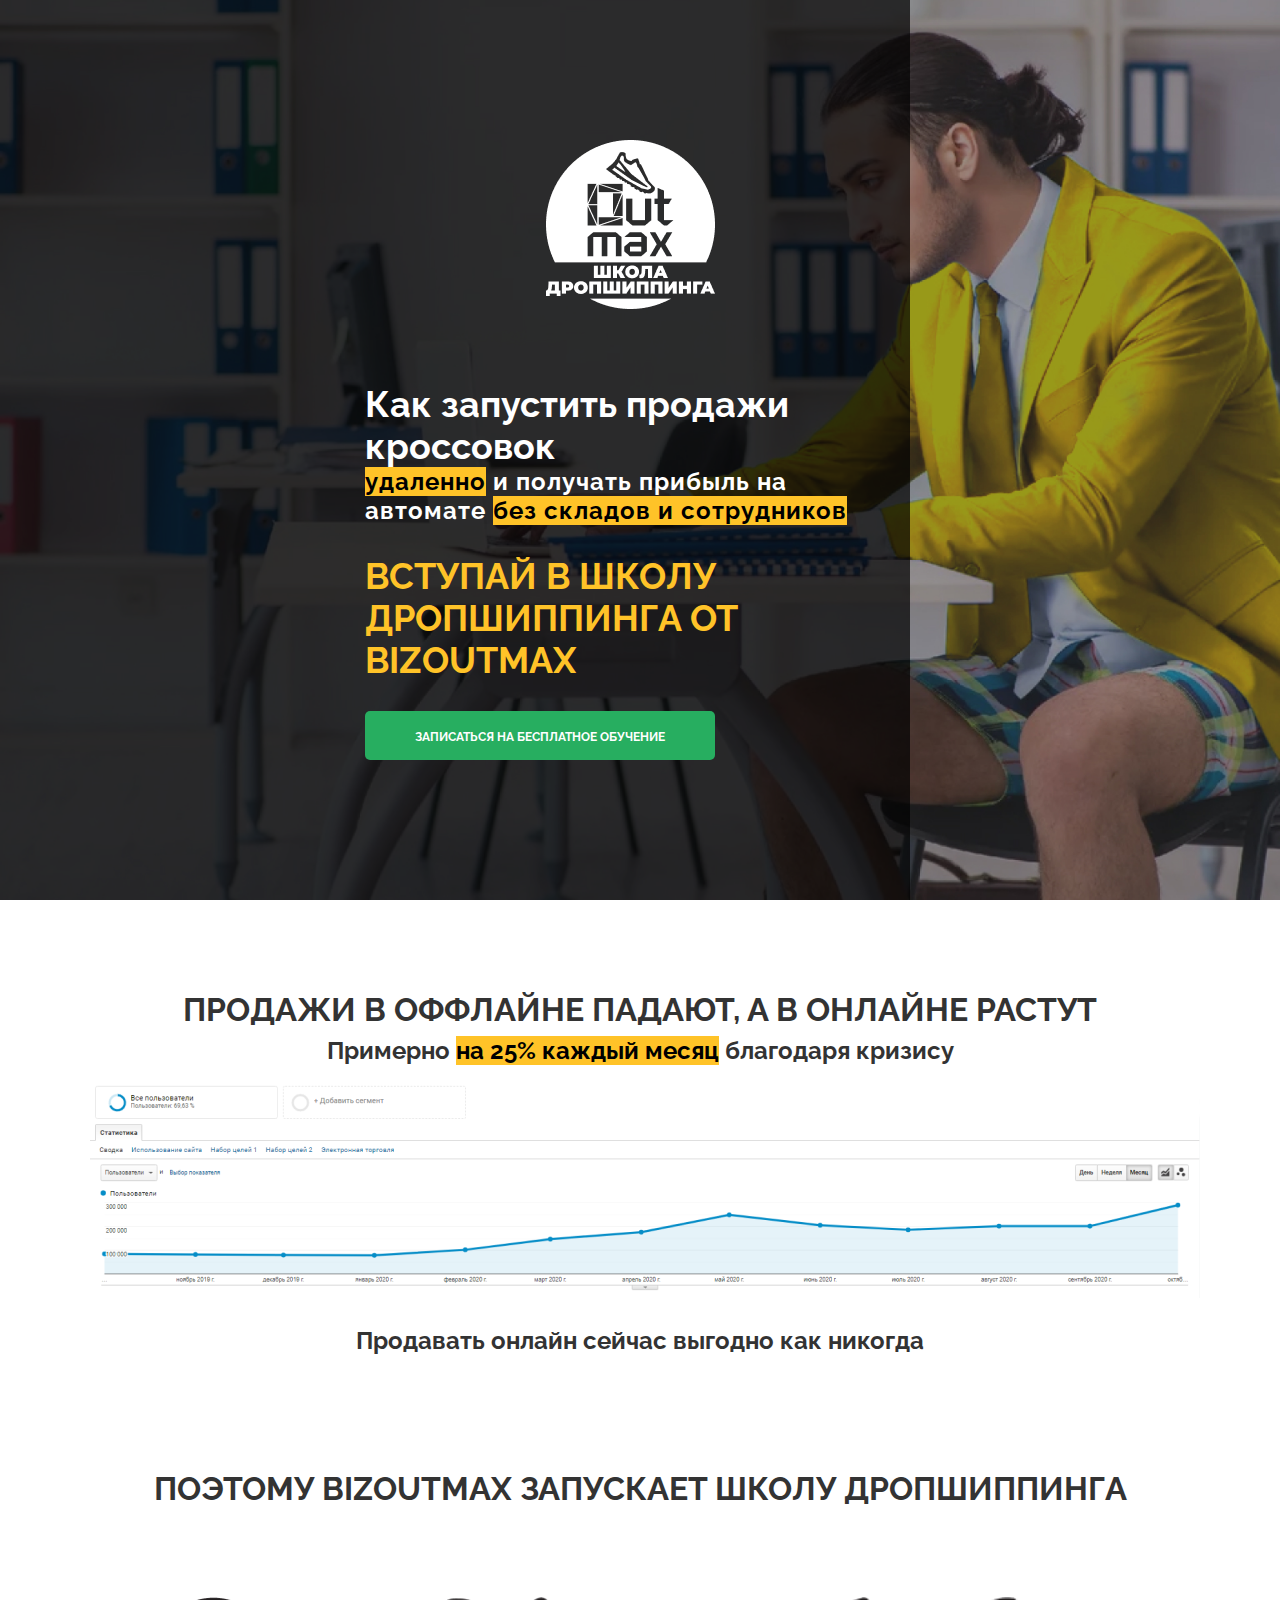
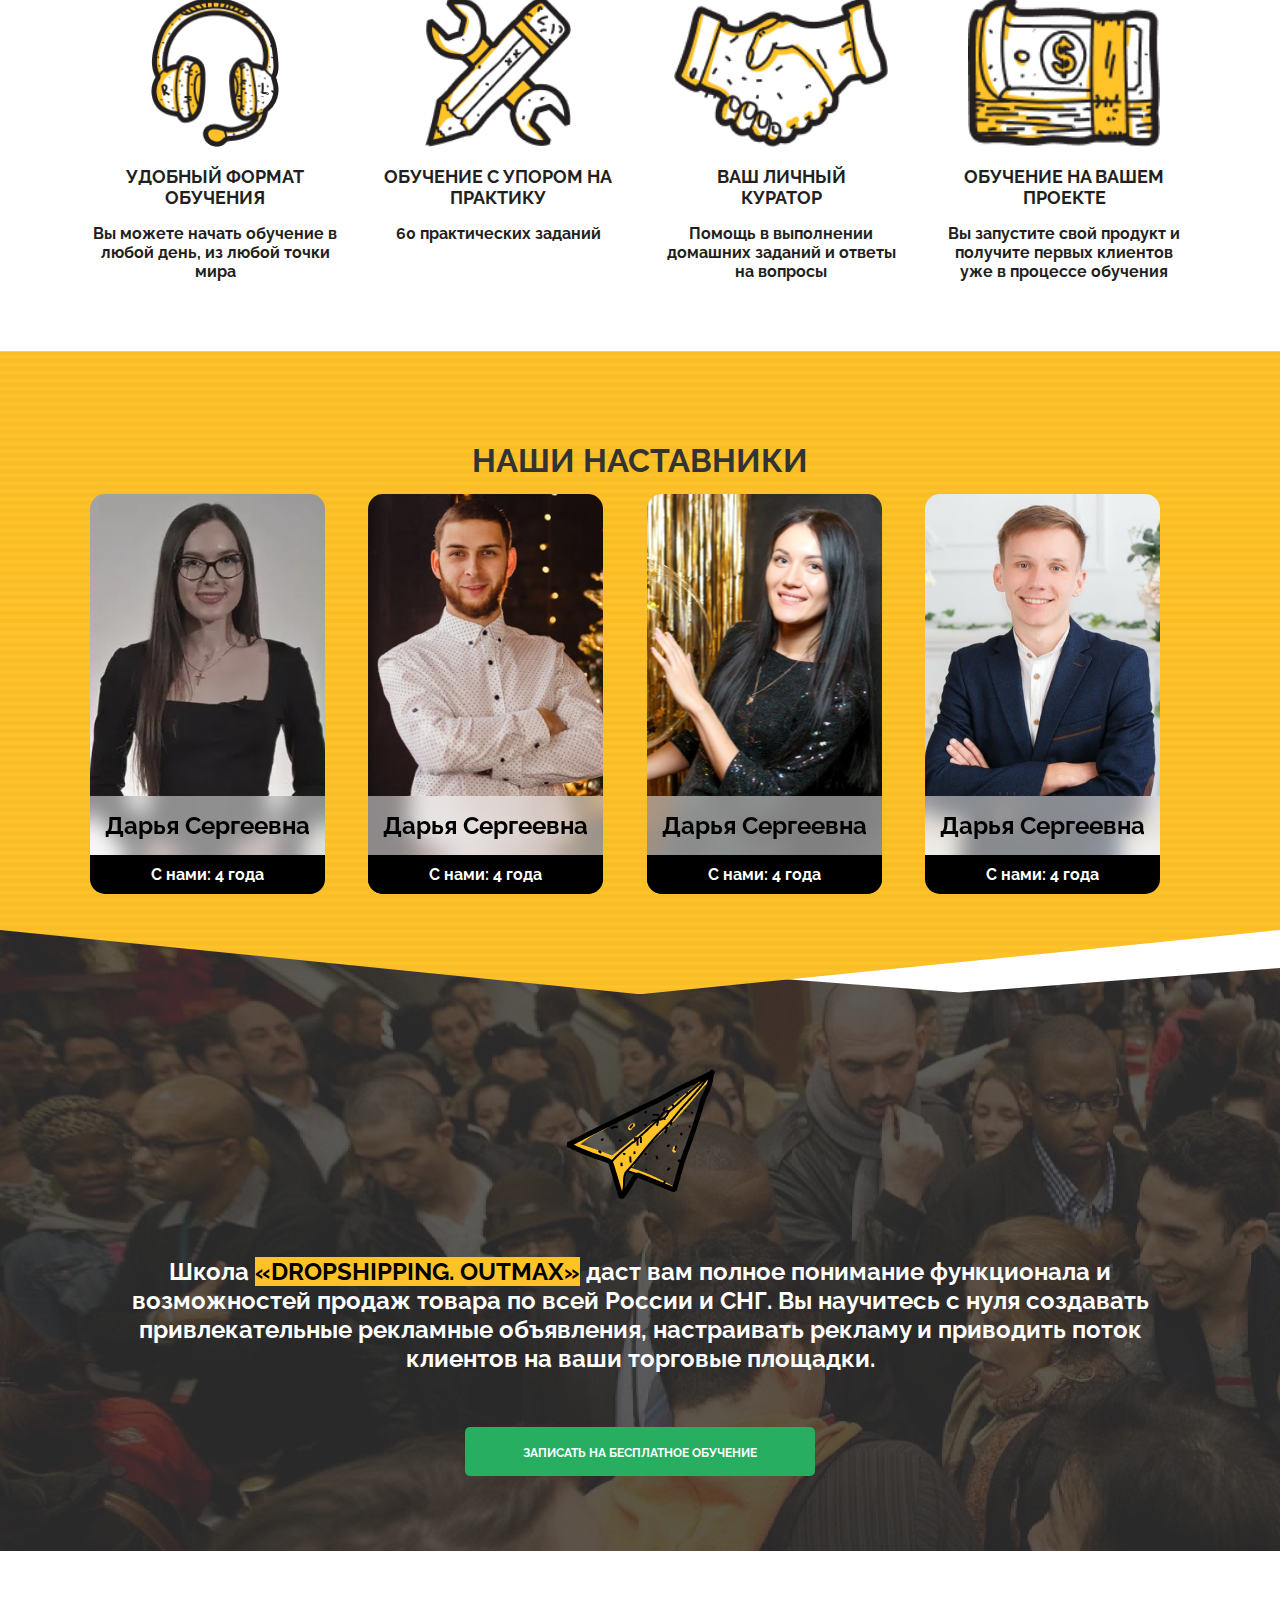
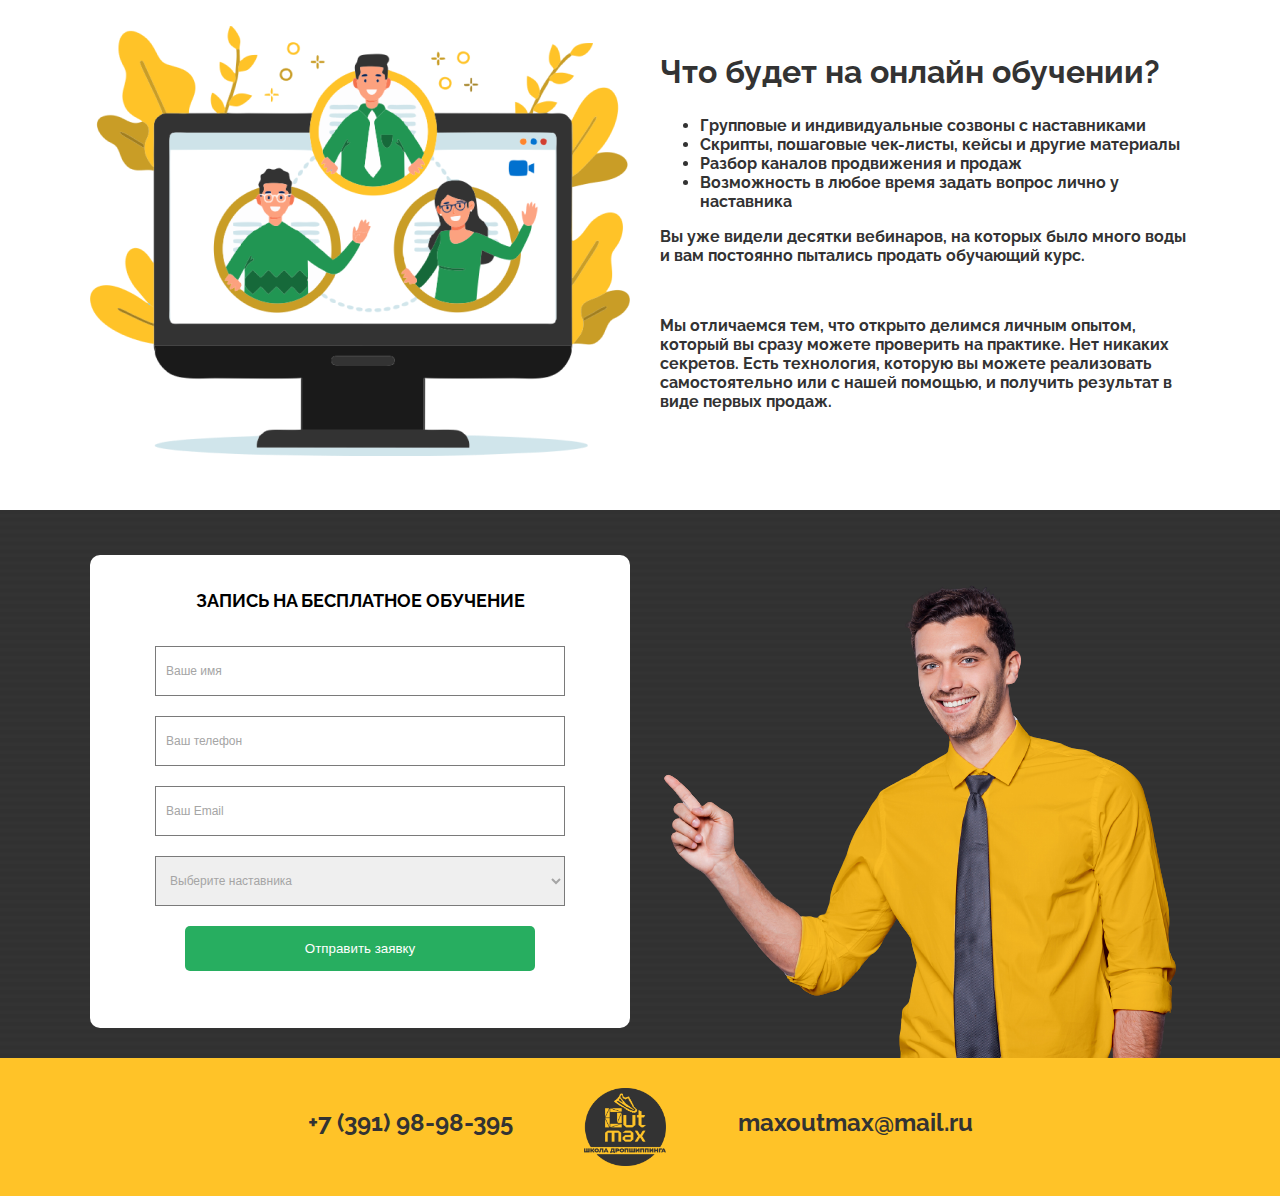
==== index.html @ 445bd937 "changed font" ====
<!DOCTYPE html>
<html lang="en">
<head>
    <meta charset="UTF-8">
    <meta http-equiv="X-UA-Compatible" content="IE=edge">
    <meta name="viewport" content="width=device-width, initial-scale=1.0">
    <link rel="stylesheet" href="style.css">
    <title>Наставник bizoutmax</title>
</head>
<body>
    <header>
        <div class="intro">
            <div class="left-content">
                <div class="intro-content">
                    <div class="logo">
                        <img src="image/logo.png" alt="логотип">
                    </div>
                    <div class="intro-text">
                        <h1 class="top-header">Как запустить продажи кроссовок</h1>
                        <p>
                            <span class="yel-selector">удаленно</span> и получать прибыль на <br>
                            автомате <span class="yel-selector">без складов и сотрудников</span>
                        </p>
                        <h2> Вступай в школу дропшиппинга от bizoutmax</h2>
                        <div class="button">
                            <a href="#">Записаться на бесплатное обучение</a>
                        </div>
                    </div>
                </div>
            </div>
        </div>
    </header>
    
    <div class="container">
        <section class="section-graph"> 
            <div class="text-content">
                <h2>Продажи в оффлайне падают, а в онлайне растут</h2>
                <p>Примерно <span class="yel-selector">на 25% каждый месяц</span> благодаря кризису</p>
            </div>
            <div class="diagram">
                <img src="image/diagram.png" alt="">
                <p>Продавать онлайн сейчас выгодно как никогда</p>
            </div>
        </section>
    </div>

    <div class="container">
        <section class="section-about">
            <div class="text-content">
                <h2>поэтому bizoutmax запускает школу дропшиппинга</h2>
            </div>
        </section>
        <div class="about-icon">
            <div class="about-item">
                <div class="icon">
                    <img src="image/icon/1.png" alt="">
                </div>
                <div class="about-text">
                    <h2>Удобный формат обучения</h2>
                    <p>Вы можете начать обучение в любой день, из любой точки мира</p>
                </div>
            </div>
            <div class="about-item">
                <div class="icon">
                    <img src="image/icon/2.png" alt="">
                </div>
                <div class="about-text">
                    <h2>Обучение с упором на практику</h2>
                    <p>60 практических заданий</p>
                </div>
            </div>
            <div class="about-item">
                <div class="icon">
                    <img src="image/icon/3.png" alt="">
                </div>
                <div class="about-text">
                    <h2>Ваш личный <br> куратор</h2>
                    <p>Помощь в выполнении домашних заданий и ответы на вопросы</p>
                </div>
            </div>
            <div class="about-item">
                <div class="icon">
                    <img src="image/icon/4.png" alt="">
                </div>
                <div class="about-text">
                    <h2>Обучение на вашем проекте</h2>
                    <p>Вы запустите свой продукт и получите первых клиентов уже в процессе обучения</p>
                </div>
            </div>
        </div>
    </div>

    <div class="full-container">
        <section class="section-teacher">
            <div class="text-content">
                <h2>Наши наставники</h2>
            </div>
            <div class="teachers">
                <div class="teacher" id="teacher-1">
                    <div class="teacher-name">Дарья Сергеевна</div>
                    <div class="years">С нами: 4 года</div>
                </div>
                <div class="teacher" id="teacher-2">
                    <div class="teacher-name">Дарья Сергеевна</div>
                    <div class="years">С нами: 4 года</div>
                </div>
                <div class="teacher" id="teacher-3">
                    <div class="teacher-name">Дарья Сергеевна</div>
                    <div class="years">С нами: 4 года</div>
                </div>
                <div class="teacher" id="teacher-4">
                    <div class="teacher-name">Дарья Сергеевна</div>
                    <div class="years">С нами: 4 года</div>
                </div>
            </div>
        </section>
    </div>

    <div class="full-container-info">
        <section class="info-section">
            <div class="info-icon">
                <img src="image/icon/info.png" alt="">
            </div>
            <div class="info-text">
                <p>Школа <span class="yel-selector">«DROPSHIPPING. OUTMAX»</span> даст вам полное понимание функционала и возможностей продаж товара по всей России и СНГ.  Вы научитесь с нуля создавать привлекательные рекламные объявления, настраивать рекламу и приводить
                    поток клиентов на ваши торговые площадки.</p>
            </div>
            <div class="button">
                <a href="#">Записать на бесплатное обучение</a>
            </div>
        </section>
    </div>

    <div class="container">
        <section class="lessons">
            <div class="lesson-item">
                <img src="image/comp.png" alt="">
            </div>
            <div class="lesson-item-text">
                <h2>Что будет на онлайн обучении?</h2>
                <ul>
                    <li>Групповые и индивидуальные созвоны с наставниками</li>
                    <li>Скрипты, пошаговые чек-листы, кейсы и другие материалы</li>
                    <li>Разбор каналов продвижения и продаж</li>
                    <li>Возможность в любое время задать вопрос лично у наставника</li>
                </ul>
                <p>
                    Вы уже видели десятки вебинаров, на которых было много воды и вам постоянно пытались продать обучающий курс.</p>
                    <br>
                <p>
                    Мы отличаемся тем, что открыто делимся личным опытом, который вы сразу можете проверить на практике. Нет никаких секретов. 
                    Есть технология, которую вы можете реализовать самостоятельно или с нашей помощью, и получить результат в виде первых продаж.
                </p>
            </div>
        </section>
    </div>

    <div class="full-container-form ">
        <section class="section-form">
            <div class="form item">
                <h2>Запись на бесплатное обучение</h2>
                <form action="#">
                    <input type="text" value="Ваше имя"><br>
                    <input type="text" value="Ваш телефон"><br>
                    <input type="text" value="Ваш Email"><br>
                    <select name="" id="">
                        <option value="">Выберите наставника</option>
                        <option value="">1</option>
                        <option value="">1</option>
                        <option value="">1</option>
                    </select>
                   <button type="submit" class="button">Отправить заявку</button>
                </form>
            </div>
            <div class="men item">
                <img src="image/d96c87b0a3b29708ea4c4f12d42874f3.png" alt="">
            </div>
        </section>
    </div>

    <footer>
        <div class="container footer">
            <div class="wrap"> 
                <h2>+7 (391) 98-98-395</h2>
            
                    <img src="image/logo-footer.png" alt="">
   
                <h2>maxoutmax@mail.ru</h2>
            </div>
        </div>
    </footer>
    
</body>
</html>
---- style.css ----
@font-face {
    font-family: 'Montserrat';
    src: local('Montserrat'),
         url(fonts/Montserrat/Montserrat-Light.ttf) format('ttf'),
         url(fonts/Montserrat/Montserrat-Bold.ttf);
}
@font-face {
    font-family: 'Raleway';
    src: local('Raleway'),
         url(fonts/Raleway/Raleway-Light.ttf) format('ttf'),
         url(fonts/Raleway/Raleway-Medium.ttf) format('ttf'),
         url(fonts/Raleway/Raleway-Bold.ttf);
}

*,
*:before,
*:after{
    -webkit-box-sizing: border-box;
    -moz-box-sizing: border-box;
    box-sizing: border-box;
}
body {
    margin: 0 auto;
    padding: 0;
    font-family: Raleway;
}

/* ПЕРВЫЙ ЭКРАН, ИНТРО */
.intro {
    width: 100%;
    height: 100vh;
    background: url(image/header.jpg) center no-repeat;
    -webkit-background-size: cover;
    background-size: cover;
}
/* БЛОК СЛЕВА */
.left-content {
    display: flex;
    justify-content: flex-end;
    align-items: center;
    max-width: 910px;
    height: 100vh;
    background-color: rgba(0,0,0,0.7);
}
.intro-content {
    max-width: 530px;
    margin-right: 15px;
}
/* ТЕКСТ В БЛОКЕ СЛЕВА */
.intro-text h2 {
    color: #FFC328;
    font-size: 36px;
    font-weight: 300;
    text-transform: uppercase;
}
.intro-text .top-header {
    margin: 0;
    color: #fff;
    font-size: 36px;
    font-weight: 300;
    text-transform: none;
}
.intro-text p {
    margin: 0;
    font-size: 24px;
    color: #fff;
    letter-spacing: 1px;
}
.yel-selector {
    color: #000;
    background-color: #FFC328;
}
/* ЛОГОТИП */
.intro-content .logo {
    text-align: center;
    margin-bottom: 70px;
}
.intro-content .logo img {
    width: 169px;
    height: 169px;
}
/* КНОПКА */
.button {
    max-width: 350px;
    background-color: #27AE60;
    padding: 15px;
    text-align: center;
    border-radius: 5px;
}
.button a {
    text-decoration: none;
    color: #fff;
    text-transform: uppercase;
    font-size: 12px;
}

/* КОНТЕЙНЕР */
.container {
    width: 100%;
    max-width: 1100px;
    margin: 0 auto;
}

/*  СЕКЦИЯ */
section {
    text-align: center;
    padding-top: 75px;
}
section .text-content {
    line-height: 15px;
    max-width: 1100;
}
section .text-content h2 {
    text-transform: uppercase;
    font-size: 32px;
    font-weight: 500;
    color: rgba(51, 51, 51, 1);
    letter-spacing: 0;
}
.section-graph .text-content p,
.section-graph .diagram p {
    font-size: 24px;
    font-weight: 300;
    color: rgba(51, 51, 51, 1);
}

/* СЕКЦИЯ О НАС */
.about-icon {
    display: inline-block;
    padding-top: 75px;
}
.about-icon .about-item {
    float: left;
    margin-right: 33px;
    max-width: 250px;
    text-align: center;
}
.about-icon {
    padding-bottom: 50px;
}
.icon img {
    height: 150px;
}
.about-icon .about-item:last-child {
    margin-right: 0;
}
.about-icon .about-item .about-text {
    color: rgba(35, 31, 32, 1);
}
.about-icon .about-item h2 {
    font-size: 18px;
    text-transform: uppercase;
}
.about-icon .about-item h2 {
    font-size: 18px;
    font-weight: 300;
}

/* НАСТАВНИКИ */
.full-container {
    max-width: 1920px;
    background-image: url(image/bg.png);
    background-color: #FFC328;
    clip-path: polygon(20% 0%, 80% 0%, 100% 0, 100% 90%, 50% 100%, 50% 100%, 0 90%, 0 0);
}
.section-teacher {
    width: 100%;
    max-width: 1100px;
    margin: 0 auto;
}
.teachers {
    display: flex;
    justify-content: space-between;
    width: 100%;
    max-width: 1100px;
    padding-bottom: 100px;
}
.teacher {
    display: flex;
    flex-direction: column;
    justify-content: flex-end;
    max-width: 250px;
    height: 400px;
    margin-right: 30px;
    background-repeat: no-repeat;
    background-position: top;
    background-size: cover;
    border-radius: 15px;
}
.teacher .teacher-name {
    background: rgba(255, 255, 255, 0.5);
    backdrop-filter: blur(10px);
    color: #000;
    font-weight: 300;
    font-size: 24px;
    padding:15px;
    text-align: left;
}
.years {
    color:#fff;
    background-color: #000;
    text-align: center;
    font-size: 14;
    font-weight: 300;
    padding: 10px;
    border-bottom-right-radius: 15px;
    border-bottom-left-radius: 15px;
}
#teacher-1 {
    background-image: url(image/teacher/1.png);
}
#teacher-2 {
    background-image: url(image/teacher/2.png);
}
#teacher-3 {
    background-image: url(image/teacher/3.png);
}
#teacher-4 {
    background-image: url(image/teacher/4.png);
}
/* ИНФОРМАЦИОННАЯ СЕКЦИЯ */
.full-container-info {
    max-width: 1920px;
    background-image: url(image/bg-info-section.png);
    margin-top: -75px;
    padding-bottom: 75px;
}
.info-section {
    max-width: 1100px;
    padding-top: 150px;
    margin: 0 auto;
    text-align: center;
}
.info-section .button {
    margin: 0 auto;
}
.info-text {
    color: #fff;
    font-size: 24px;
    font-weight: 300;
    padding-top: 30px;
    padding-bottom: 30px;
}

/* КОНТЕЙНЕР ЧТО БУДЕТ НА ОНЛАЙН ОБУЧЕНИИ */
.lessons {
    display: flex;
    justify-content: space-between;
    padding-bottom: 50px;
}
.lesson-item {
    width: 100%;
    max-width: 540px;
}
.lesson-item-text {
    text-align: left;
    padding-left: 30px;
}
.lesson-item-text h2 {
    font-size: 32px;
    font-weight: 500;
}
.lesson-item-text {
    font-size: 16px;
    font-weight: 300;
    color: #333333;
}

/* КОНТЕЙНЕР ФОРМЫ */
.full-container-form {
    max-width: 1920px;
    background-image: url(image/form-bg.jpg);
}
.section-form {
    display: flex;
    justify-content: space-between;
    max-width: 1100px;
    margin: 0 auto;
}
.form {
    background-color: #fff;
    border-radius: 10px;
    margin-bottom: 30px;
    margin-top: -30px;
}
.item {
    width: 100%;
    max-width: 540px;
}
.men img{
    margin-bottom: -4px;
}
.form input, select {
    width: 100%;
    max-width: 410px;
    border: 1px solid #7a7a7a;
    height: 50px;
    margin-top: 20px;
    padding: 10px;
    color: #a5a5a5;
    font-size: 12px;
}
.form button{
    border: none;
    color: #fff;
    margin-top: 20px;
    max-width: 350px;
    width: 100%;
}
.form h2 {
    padding-top: 20px;
    font-size: 18px;
    font-weight: 300;
    text-transform: uppercase;
}

/* ПОДВАЛ */
footer {
    background-color: #FFC328;
}
.footer .wrap{
    display: flex;
    width: 100%;
    max-width: 665px;
    justify-content: space-between;
    margin: 0 auto;
    padding-top: 30px;
    padding-bottom: 30px;
}
.footer .wrap img {
    width: 82px;
    height: 78px;
}
.footer .wrap h2 {
    font-size: 24px;
    font-weight: 500;
    color: rgba(51, 51, 51, 1);
}
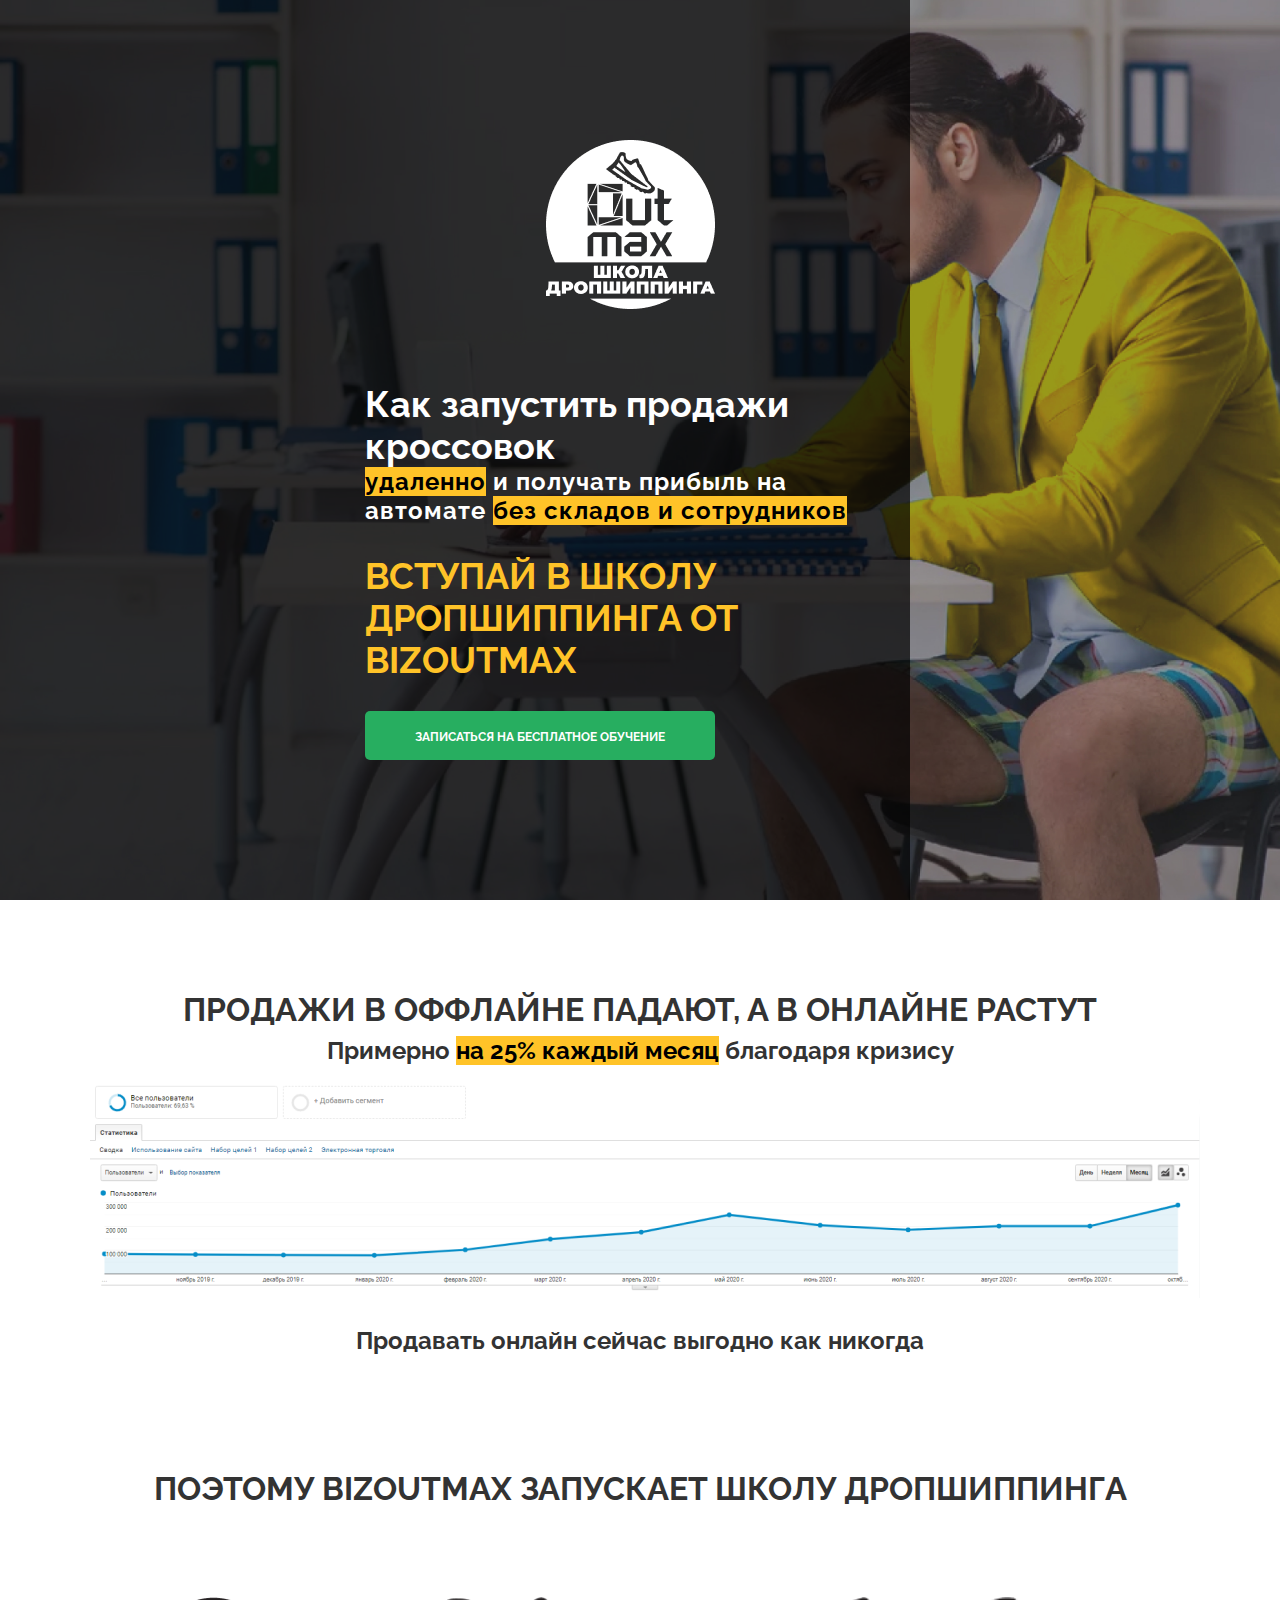
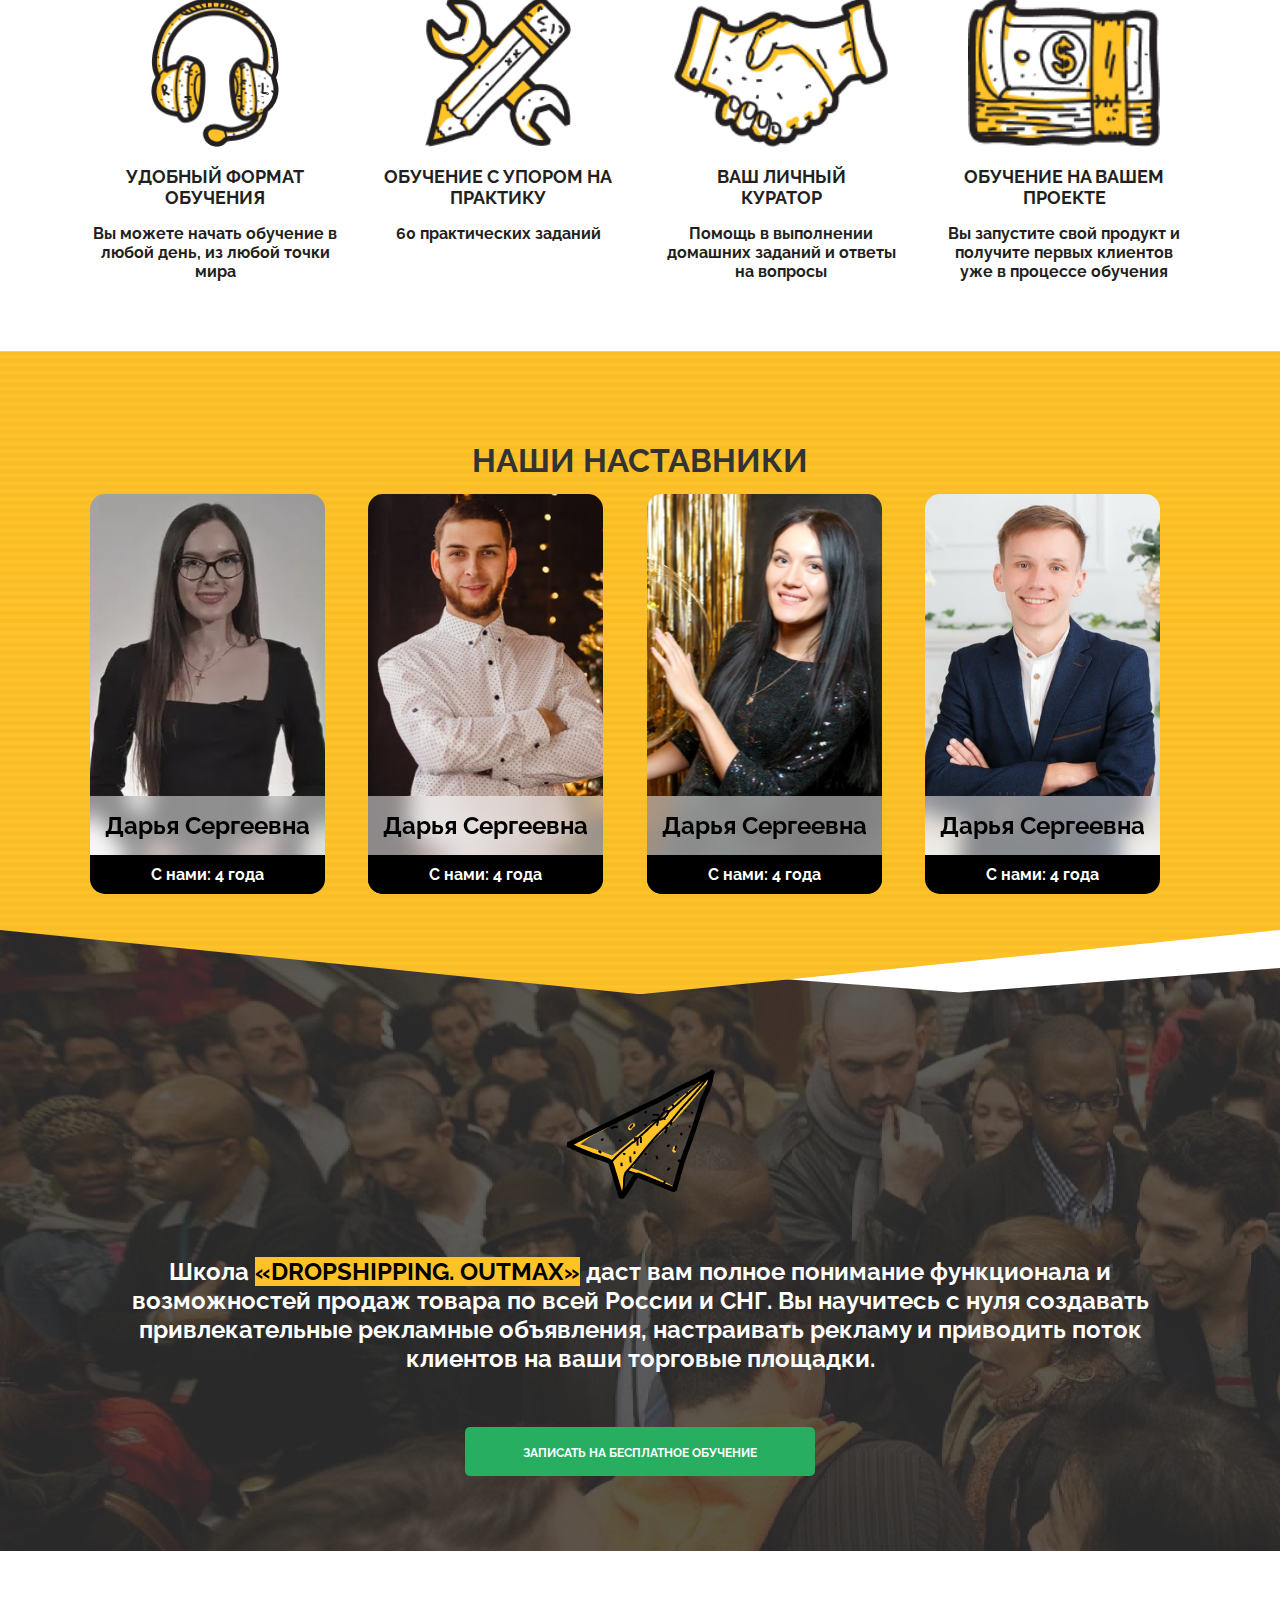
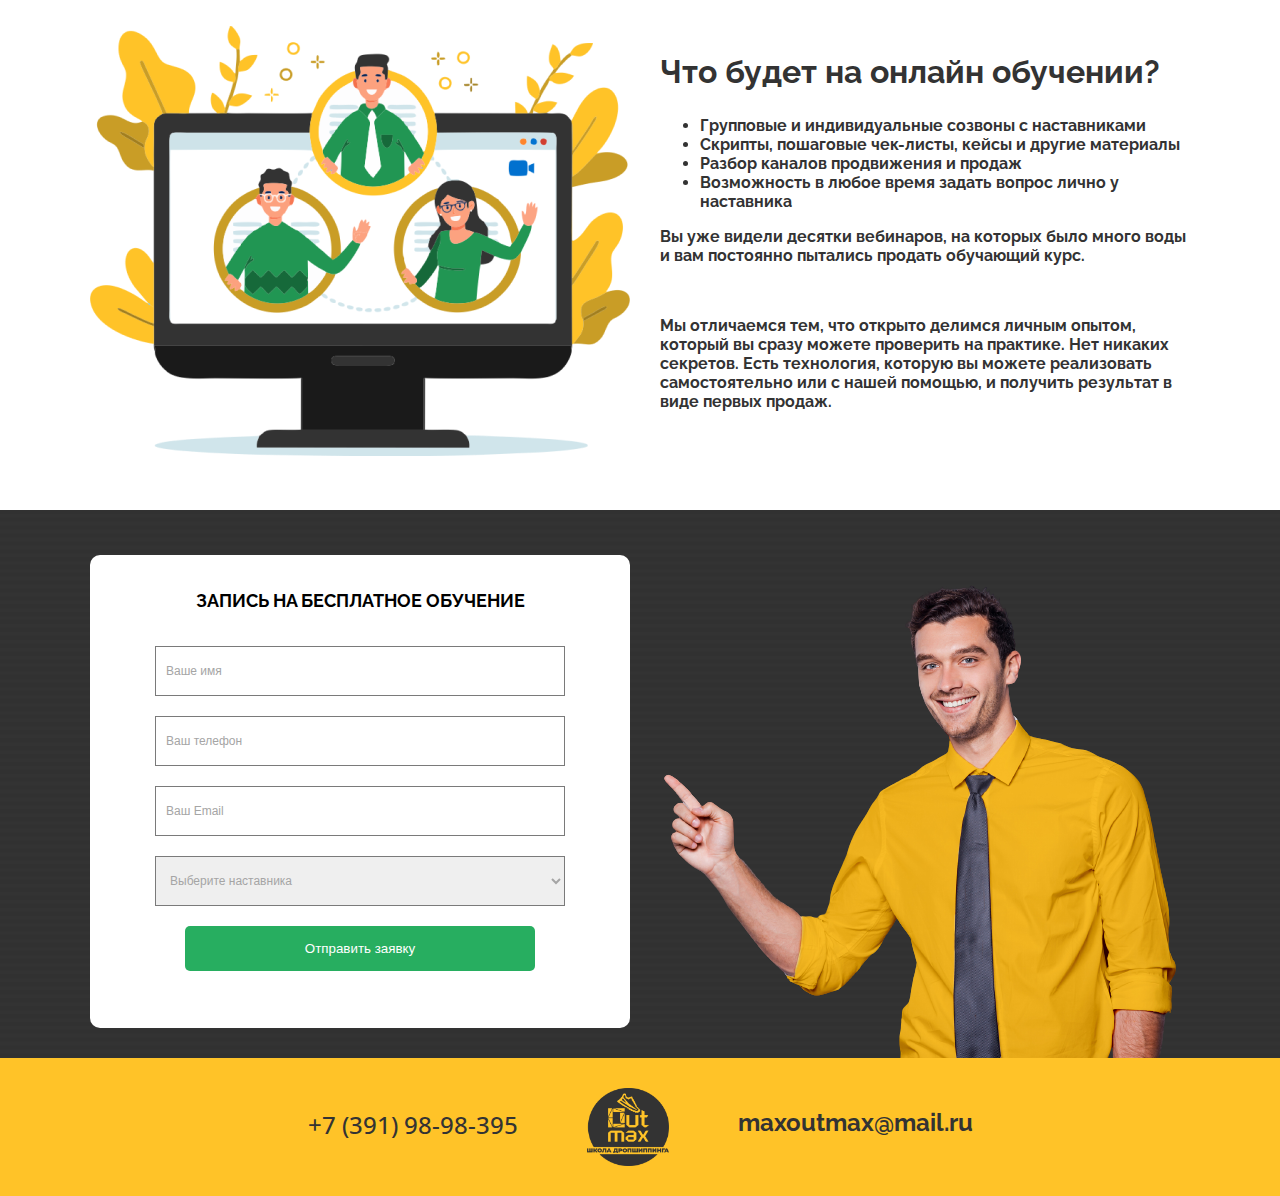
==== commit 839f5b83: "opensans add" ====
--- a/index.html
+++ b/index.html
@@ -181,7 +181,7 @@
     <footer>
         <div class="container footer">
             <div class="wrap"> 
-                <h2>+7 (391) 98-98-395</h2>
+                <span class="phone"><h2>+7 (391) 98-98-395</h2></span>
             
                     <img src="image/logo-footer.png" alt="">
    
--- a/style.css
+++ b/style.css
@@ -1,3 +1,4 @@
+@import url('https://fonts.googleapis.com/css2?family=Open+Sans:wght@700&display=swap');
 @font-face {
     font-family: 'Montserrat';
     src: local('Montserrat'),
@@ -23,6 +24,10 @@
     margin: 0 auto;
     padding: 0;
     font-family: Raleway;
+    font-weight: 300;
+}
+h1,h2,h3 {
+    font-weight: 500;
 }
 
 /* ПЕРВЫЙ ЭКРАН, ИНТРО */
@@ -50,14 +55,12 @@
 .intro-text h2 {
     color: #FFC328;
     font-size: 36px;
-    font-weight: 300;
     text-transform: uppercase;
 }
 .intro-text .top-header {
     margin: 0;
     color: #fff;
     font-size: 36px;
-    font-weight: 300;
     text-transform: none;
 }
 .intro-text p {
@@ -113,14 +116,12 @@
 section .text-content h2 {
     text-transform: uppercase;
     font-size: 32px;
-    font-weight: 500;
     color: rgba(51, 51, 51, 1);
     letter-spacing: 0;
 }
 .section-graph .text-content p,
 .section-graph .diagram p {
     font-size: 24px;
-    font-weight: 300;
     color: rgba(51, 51, 51, 1);
 }
 
@@ -153,7 +154,6 @@
 }
 .about-icon .about-item h2 {
     font-size: 18px;
-    font-weight: 300;
 }
 
 /* НАСТАВНИКИ */
@@ -191,7 +191,6 @@
     background: rgba(255, 255, 255, 0.5);
     backdrop-filter: blur(10px);
     color: #000;
-    font-weight: 300;
     font-size: 24px;
     padding:15px;
     text-align: left;
@@ -201,7 +200,6 @@
     background-color: #000;
     text-align: center;
     font-size: 14;
-    font-weight: 300;
     padding: 10px;
     border-bottom-right-radius: 15px;
     border-bottom-left-radius: 15px;
@@ -237,7 +235,6 @@
 .info-text {
     color: #fff;
     font-size: 24px;
-    font-weight: 300;
     padding-top: 30px;
     padding-bottom: 30px;
 }
@@ -258,11 +255,9 @@
 }
 .lesson-item-text h2 {
     font-size: 32px;
-    font-weight: 500;
 }
 .lesson-item-text {
     font-size: 16px;
-    font-weight: 300;
     color: #333333;
 }
 
@@ -310,7 +305,6 @@
 .form h2 {
     padding-top: 20px;
     font-size: 18px;
-    font-weight: 300;
     text-transform: uppercase;
 }
 
@@ -333,6 +327,8 @@
 }
 .footer .wrap h2 {
     font-size: 24px;
-    font-weight: 500;
     color: rgba(51, 51, 51, 1);
+}
+.phone {
+    font-family: 'Open Sans', sans-serif;
 }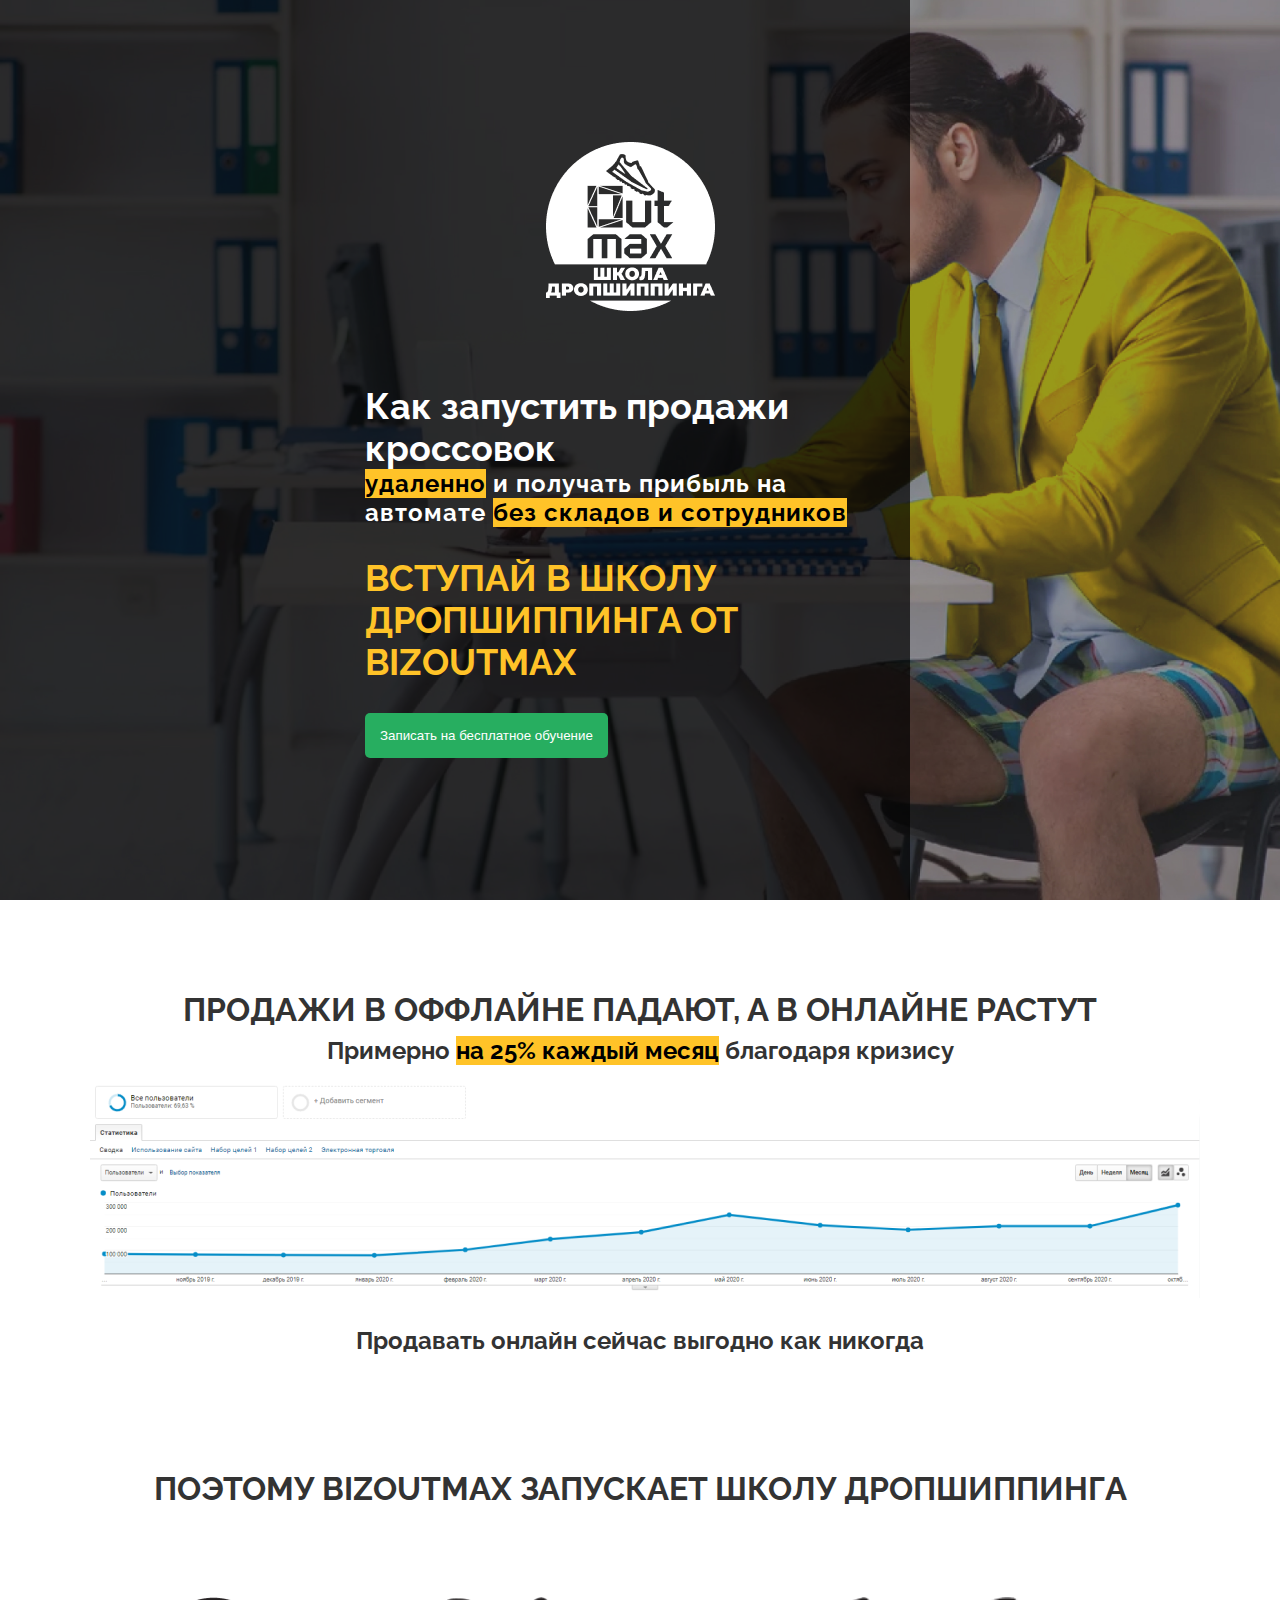
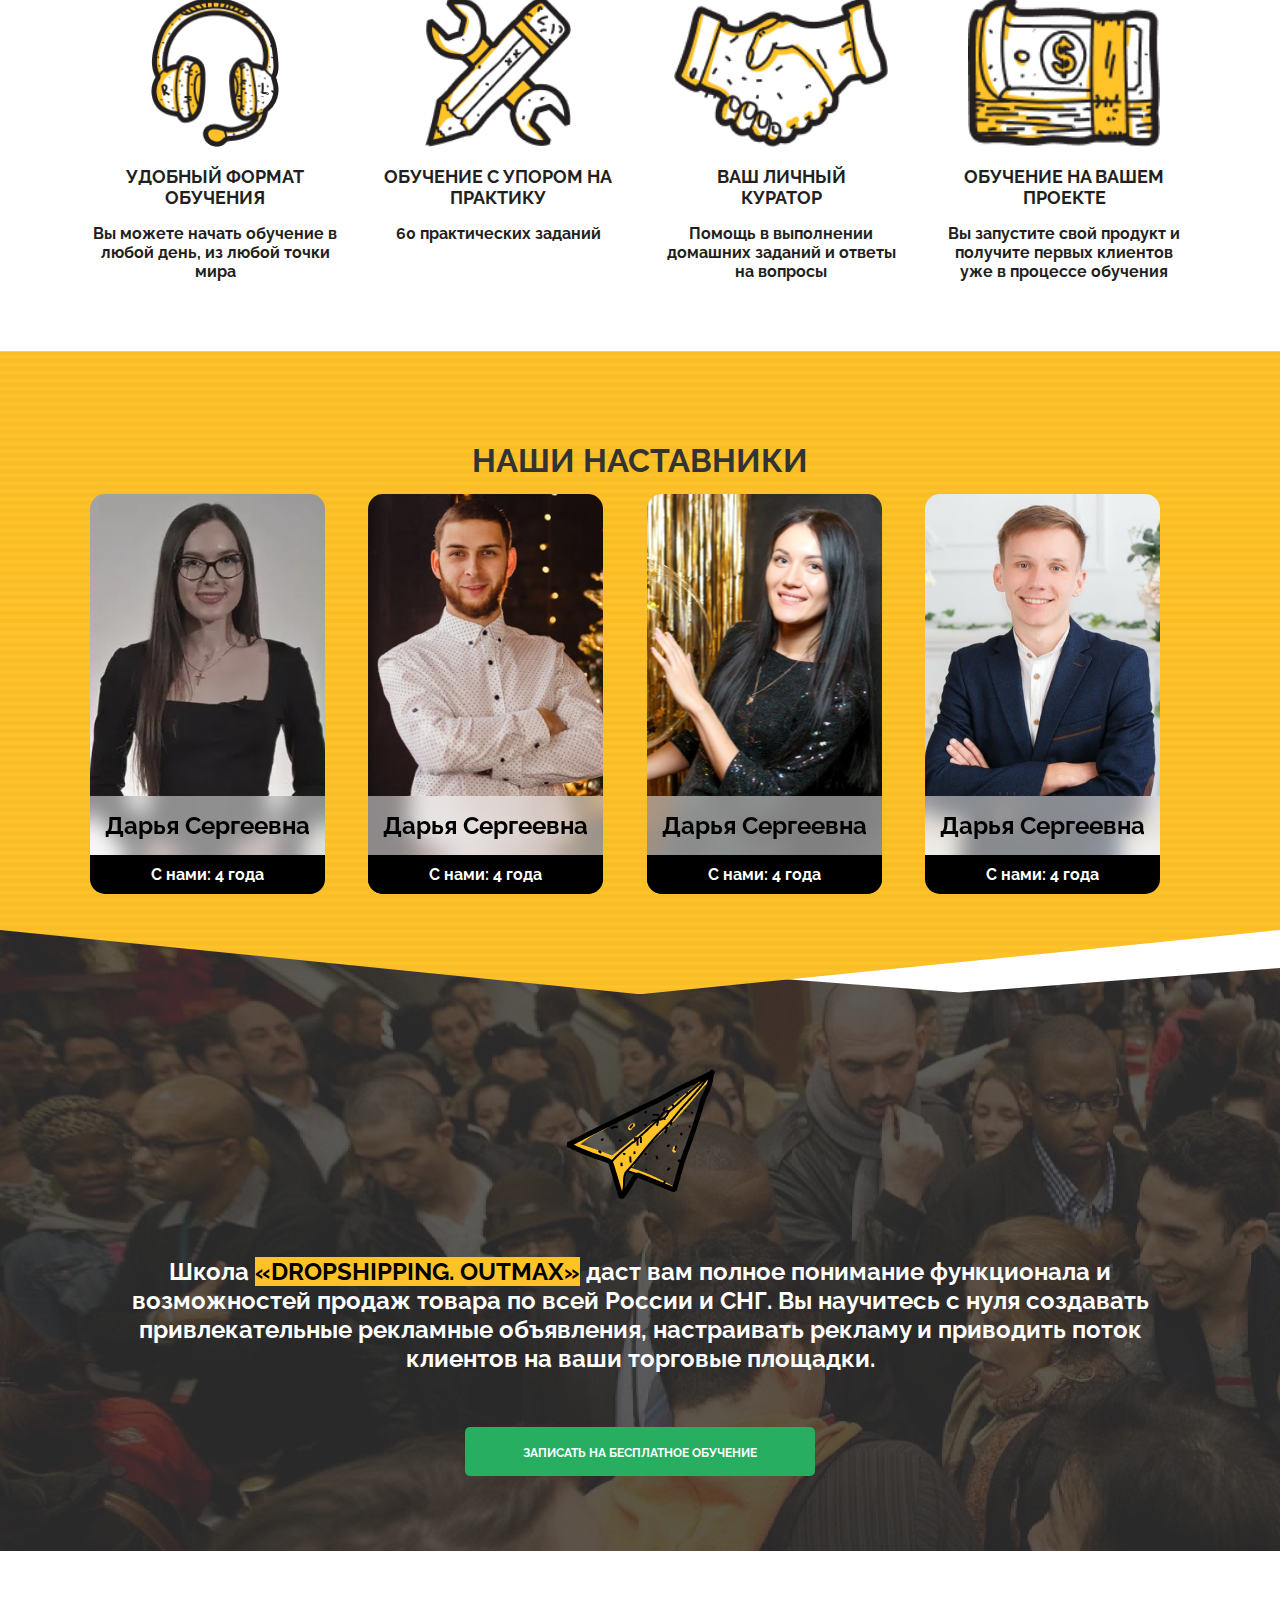
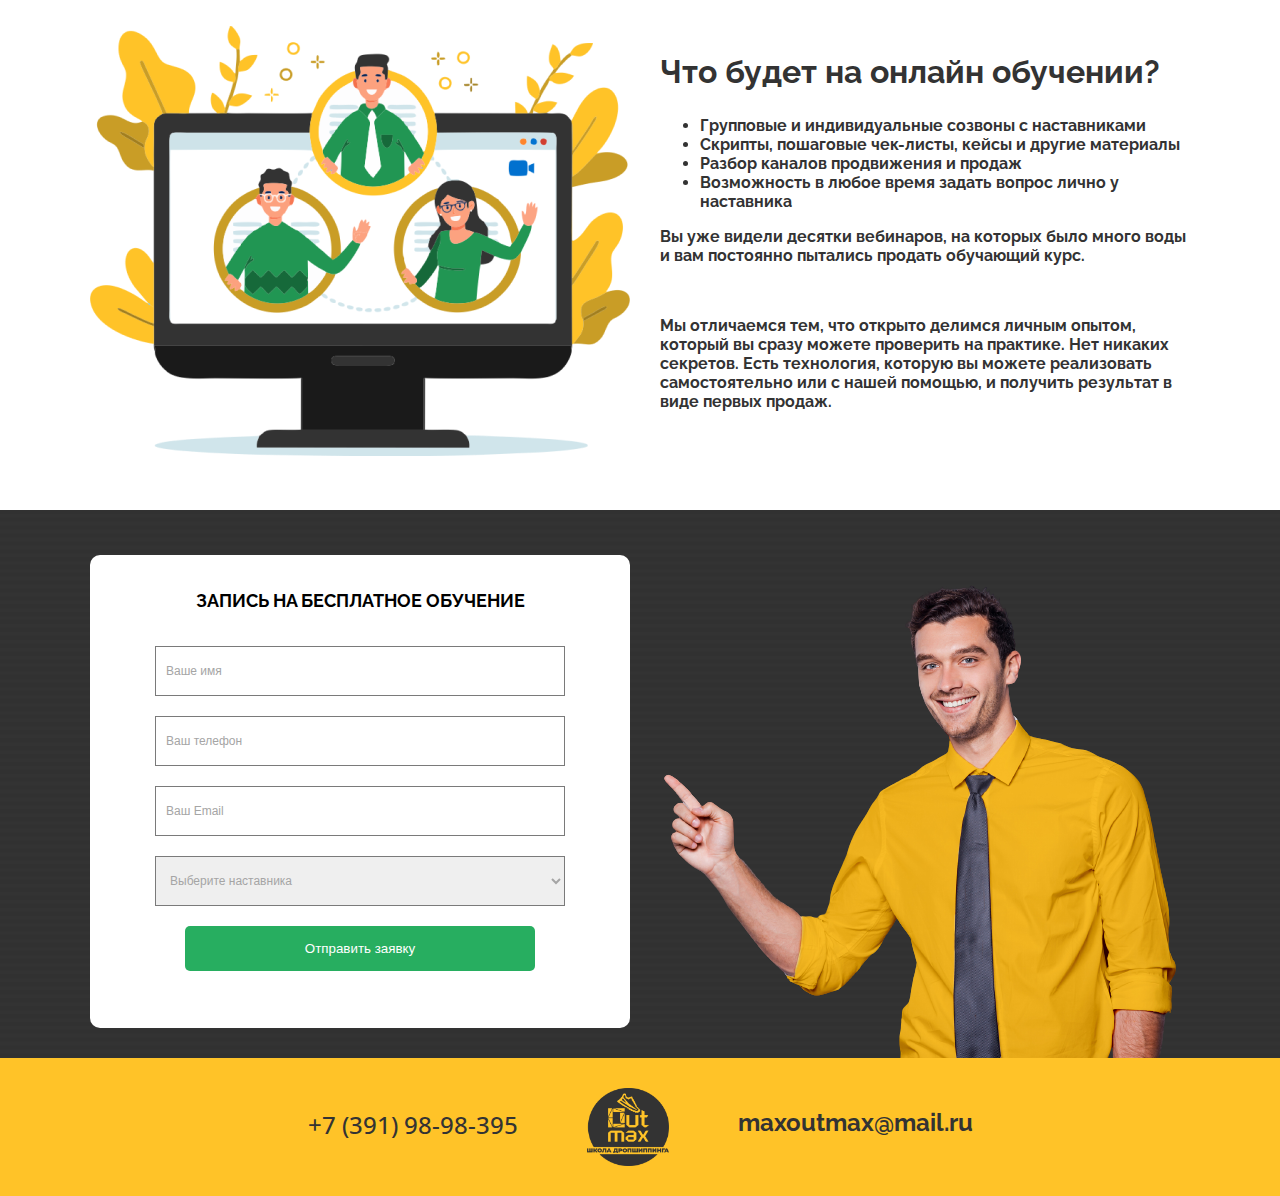
==== commit e532f215: "changed btn" ====
--- a/index.html
+++ b/index.html
@@ -22,9 +22,9 @@
                             автомате <span class="yel-selector">без складов и сотрудников</span>
                         </p>
                         <h2> Вступай в школу дропшиппинга от bizoutmax</h2>
-                        <div class="button">
-                            <a href="#">Записаться на бесплатное обучение</a>
-                        </div>
+                        <a href="#">
+                            <button class="button">Записать на бесплатное обучение</button>
+                        </a>
                     </div>
                 </div>
             </div>
--- a/style.css
+++ b/style.css
@@ -296,11 +296,14 @@
     font-size: 12px;
 }
 .form button{
-    border: none;
-    color: #fff;
     margin-top: 20px;
     max-width: 350px;
     width: 100%;
+}
+button {
+    border: none;
+    color: #fff;
+    cursor: pointer;
 }
 .form h2 {
     padding-top: 20px;
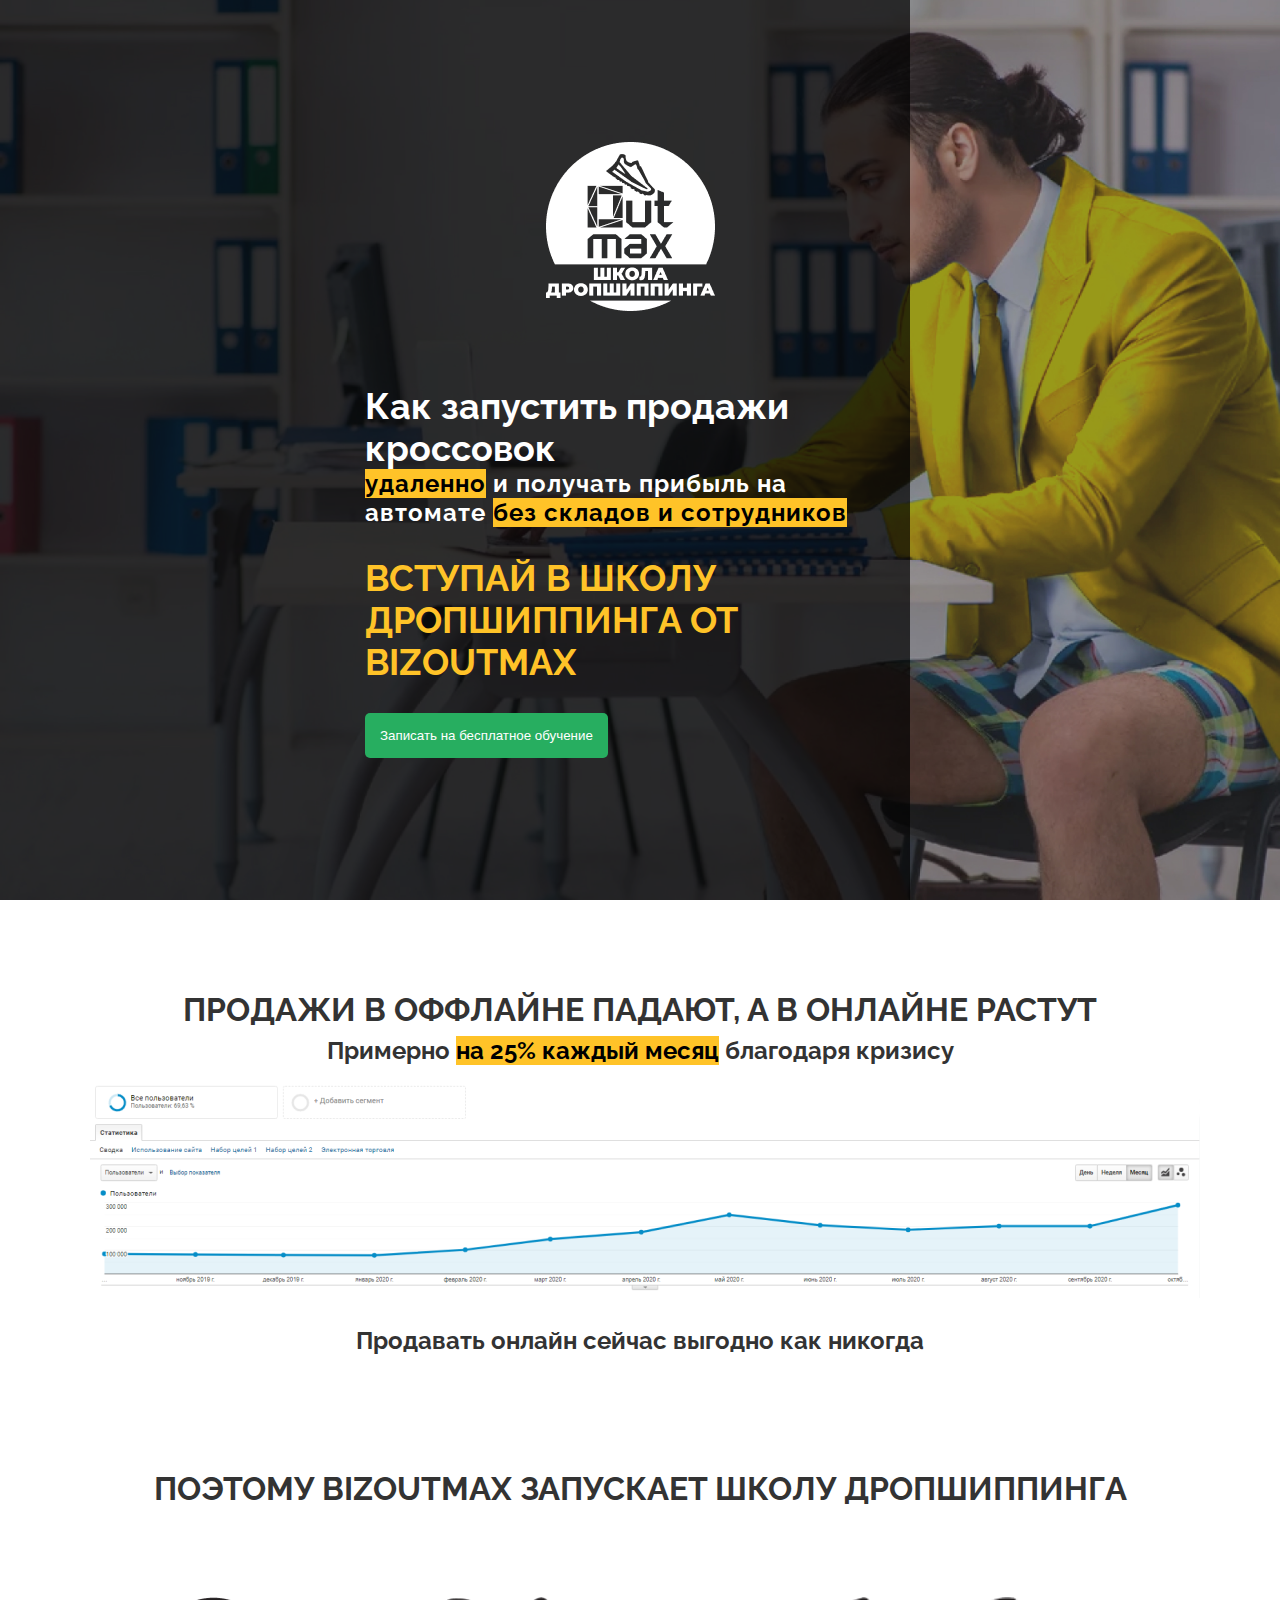
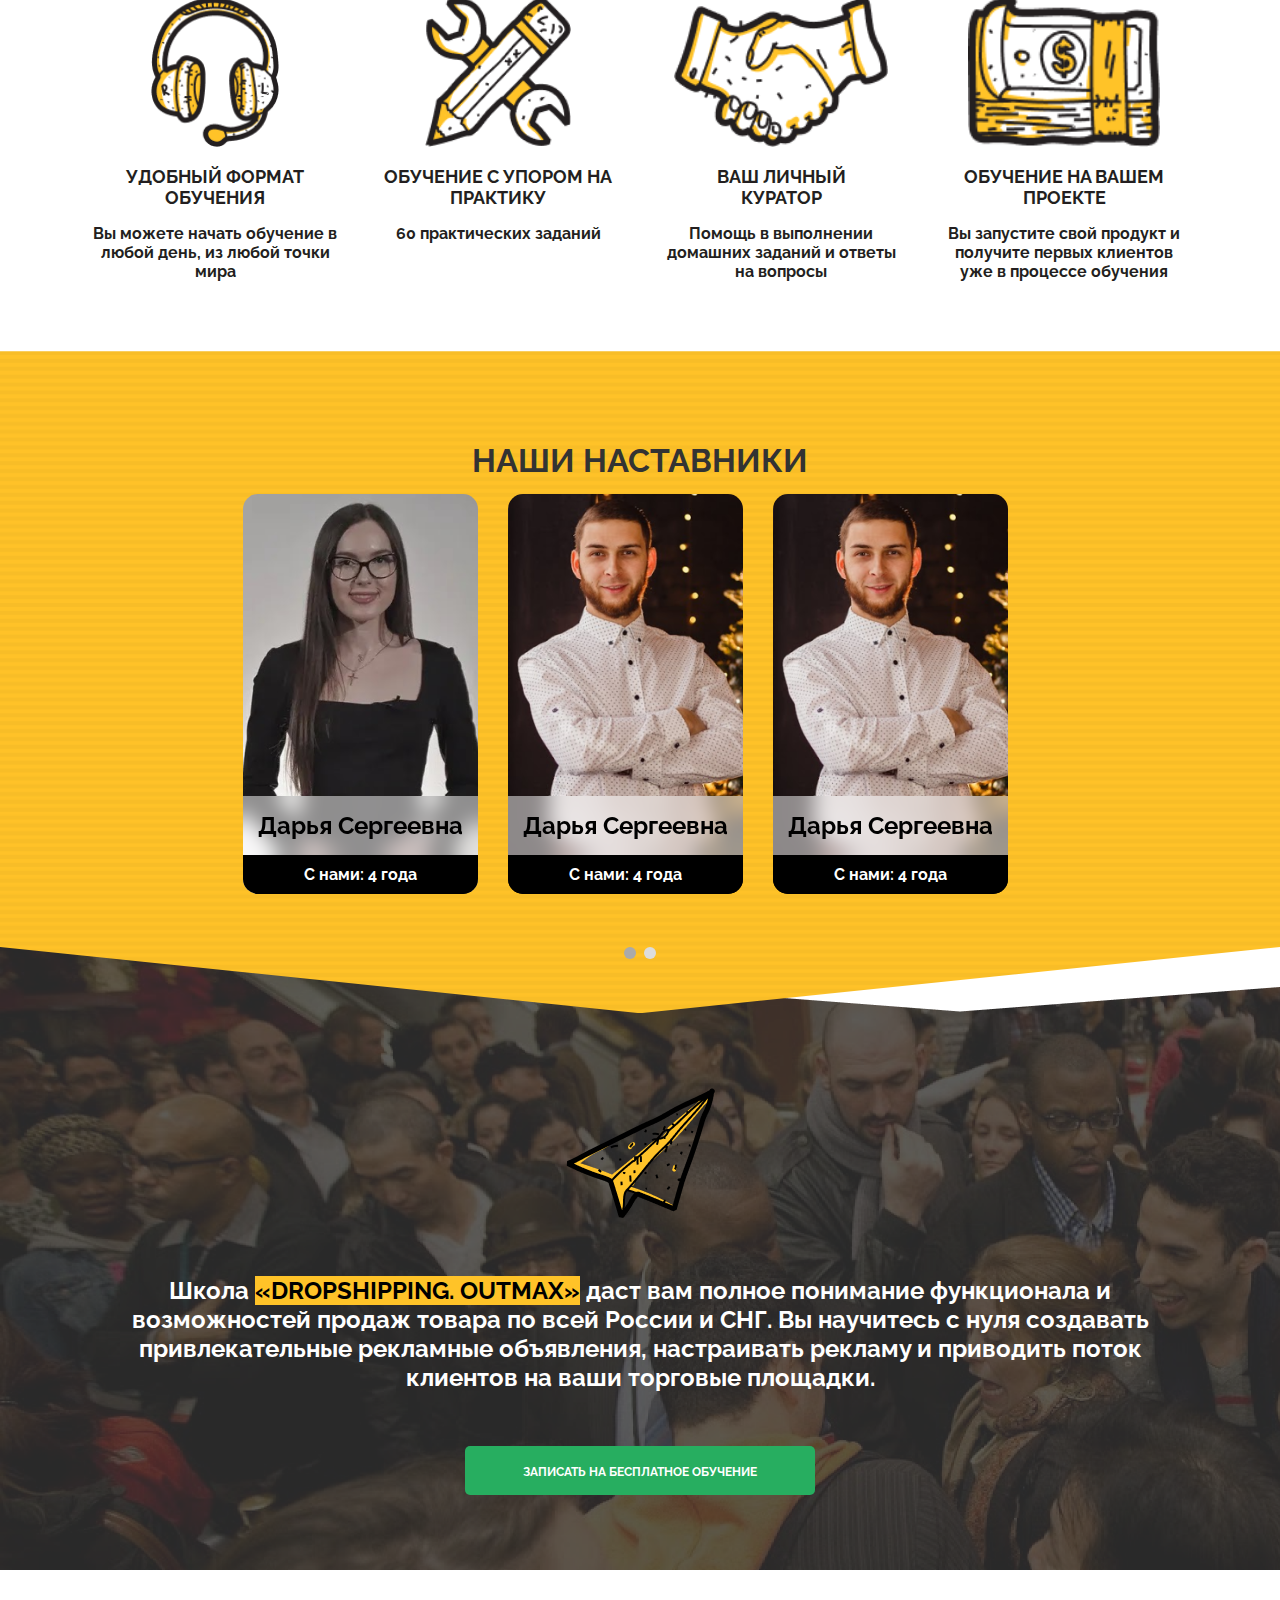
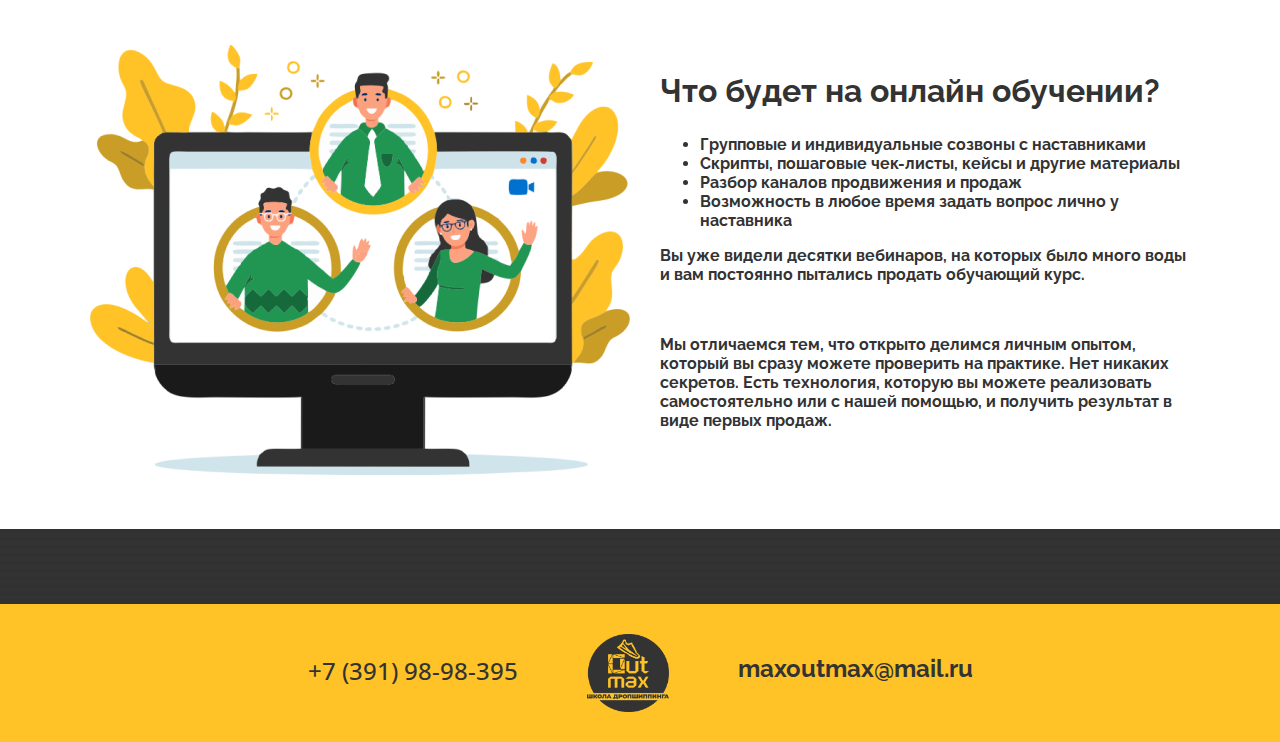
==== commit 21013916: "slider" ====
--- a/index.html
+++ b/index.html
@@ -96,7 +96,9 @@
                 <h2>Наши наставники</h2>
             </div>
             <div class="teachers">
-                <div class="teacher" id="teacher-1">
+                <div class="slider">
+    <div class="item">
+       <div class="teacher" id="teacher-1">
                     <div class="teacher-name">Дарья Сергеевна</div>
                     <div class="years">С нами: 4 года</div>
                 </div>
@@ -104,6 +106,14 @@
                     <div class="teacher-name">Дарья Сергеевна</div>
                     <div class="years">С нами: 4 года</div>
                 </div>
+                <div class="teacher" id="teacher-2">
+                    <div class="teacher-name">Дарья Сергеевна</div>
+                    <div class="years">С нами: 4 года</div>
+                </div>
+    </div>
+    
+
+    <div class="item">
                 <div class="teacher" id="teacher-3">
                     <div class="teacher-name">Дарья Сергеевна</div>
                     <div class="years">С нами: 4 года</div>
@@ -112,6 +122,17 @@
                     <div class="teacher-name">Дарья Сергеевна</div>
                     <div class="years">С нами: 4 года</div>
                 </div>
+                <div class="teacher" id="teacher-4">
+                    <div class="teacher-name">Дарья Сергеевна</div>
+                    <div class="years">С нами: 4 года</div>
+                </div>
+    </div>
+    
+</div>
+            </div>
+            <div class="slider-dots">
+                <span class="slider-dots_item" onclick="currentSlide(1)"></span> 
+                  <span class="slider-dots_item" onclick="currentSlide(2)"></span> 
             </div>
         </section>
     </div>
@@ -189,6 +210,7 @@
             </div>
         </div>
     </footer>
-    
+    	
+<script src="script.js"></script>	
 </body>
 </html>--- a/style.css
+++ b/style.css
@@ -57,6 +57,7 @@
     font-size: 36px;
     text-transform: uppercase;
 }
+
 .intro-text .top-header {
     margin: 0;
     color: #fff;
@@ -173,7 +174,7 @@
     justify-content: space-between;
     width: 100%;
     max-width: 1100px;
-    padding-bottom: 100px;
+    padding-bottom: 50px;
 }
 .teacher {
     display: flex;
@@ -280,7 +281,6 @@
 }
 .item {
     width: 100%;
-    max-width: 540px;
 }
 .men img{
     margin-bottom: -4px;
@@ -334,4 +334,72 @@
 }
 .phone {
     font-family: 'Open Sans', sans-serif;
+}
+
+/* Собственно сам слайдер */
+.slider{
+
+    display: flex;
+    justify-content: space-between;
+
+    margin: 0 auto;
+}
+/* Картинка мастабируется по отношению к родительскому элементу */
+
+
+
+
+
+
+
+/* Кружочки */
+
+.slider-dots {
+  text-align: center;
+    padding-bottom: 50px;
+ 
+}
+.slider-dots_item{
+    cursor: pointer;
+    height: 12px;
+    width: 12px;
+    margin: 0 2px;
+    background-color: #ddd;
+    border-radius: 50%;
+    display: inline-block;
+    transition: background-color 0.6s ease;
+}
+
+.active,
+.slider-dots_item:hover {
+    background-color: #aaa;
+}
+
+
+/* Анимация слайдов */
+
+.slider .item {
+    -webkit-animation-name: fade;
+    -webkit-animation-duration: 1.5s;
+    animation-name: fade;
+    animation-duration: 1.5s;
+    margin: 0 auto;
+}
+
+@-webkit-keyframes fade {
+    from {
+        opacity: .4
+    }
+    to {
+        opacity: 1
+    }
+}
+
+@keyframes fade {
+    from {
+        opacity: .4
+    }
+    to {
+        opacity: 1
+    }
 }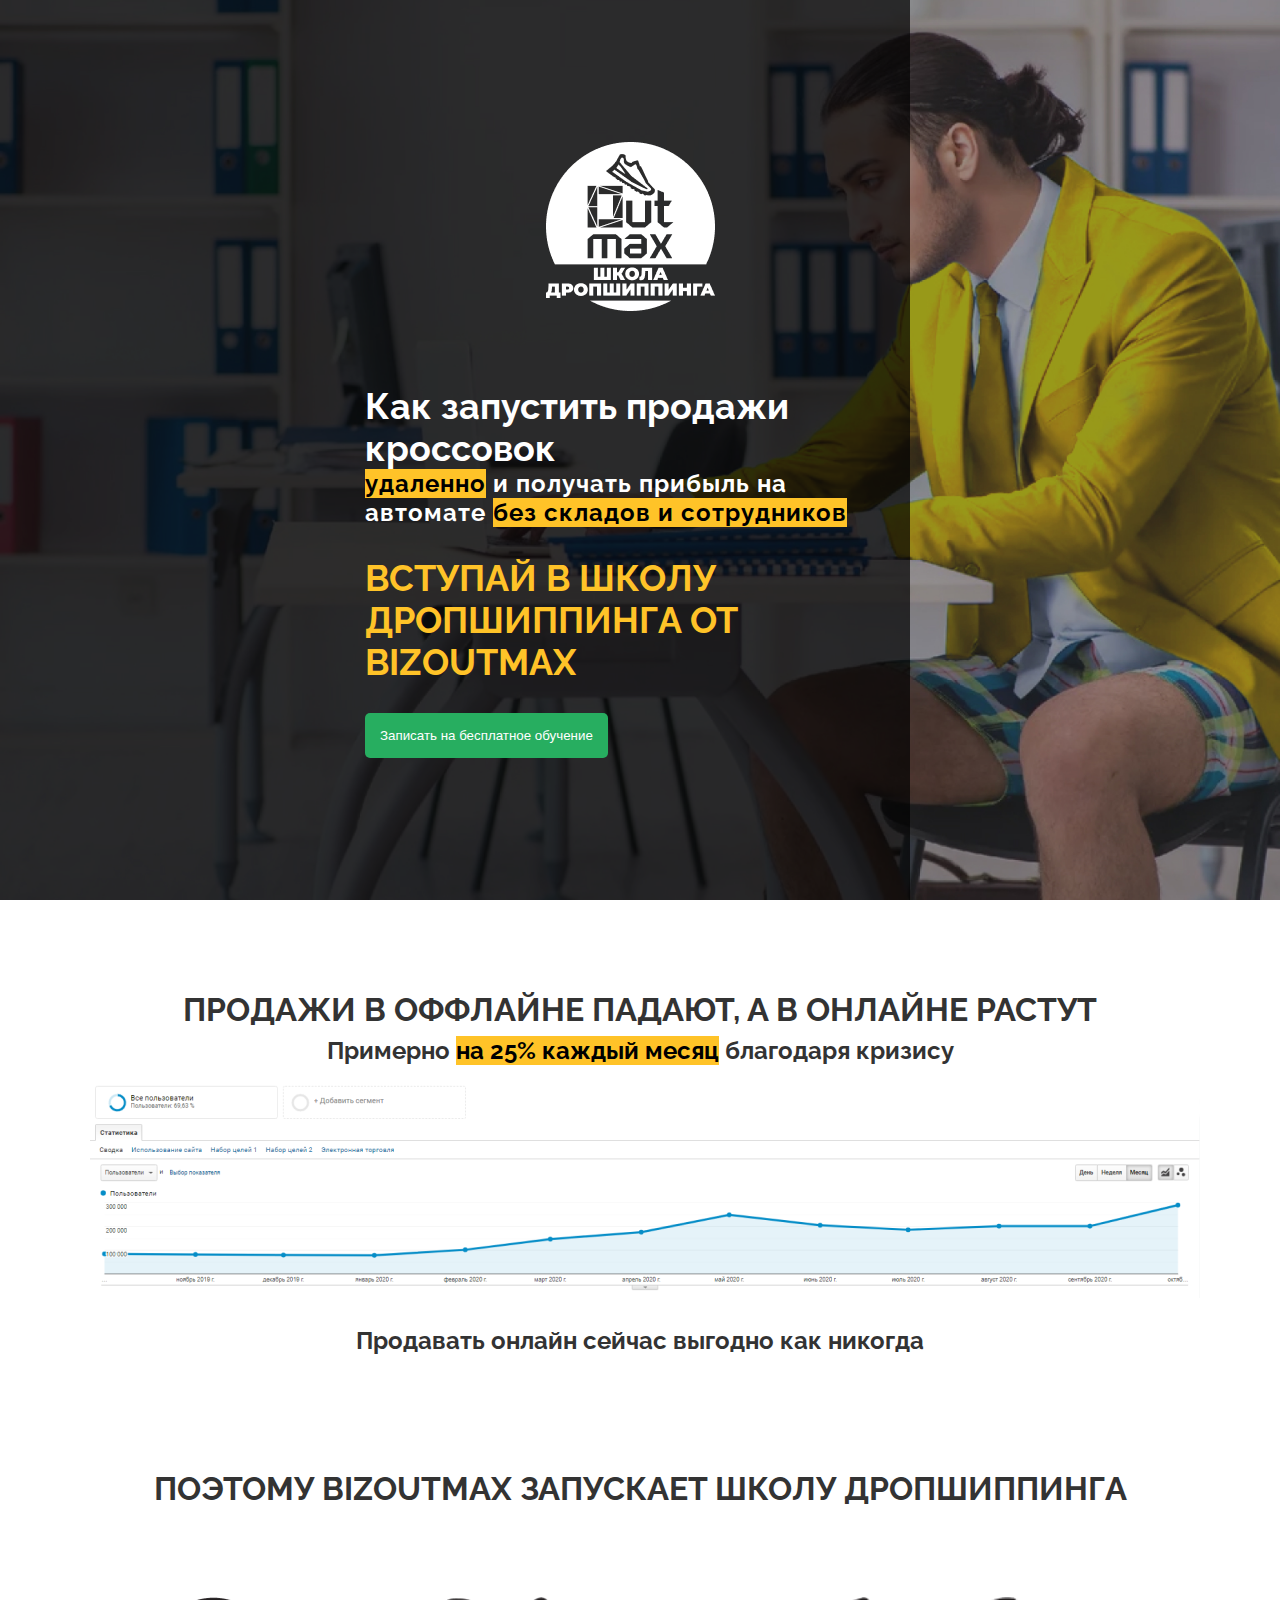
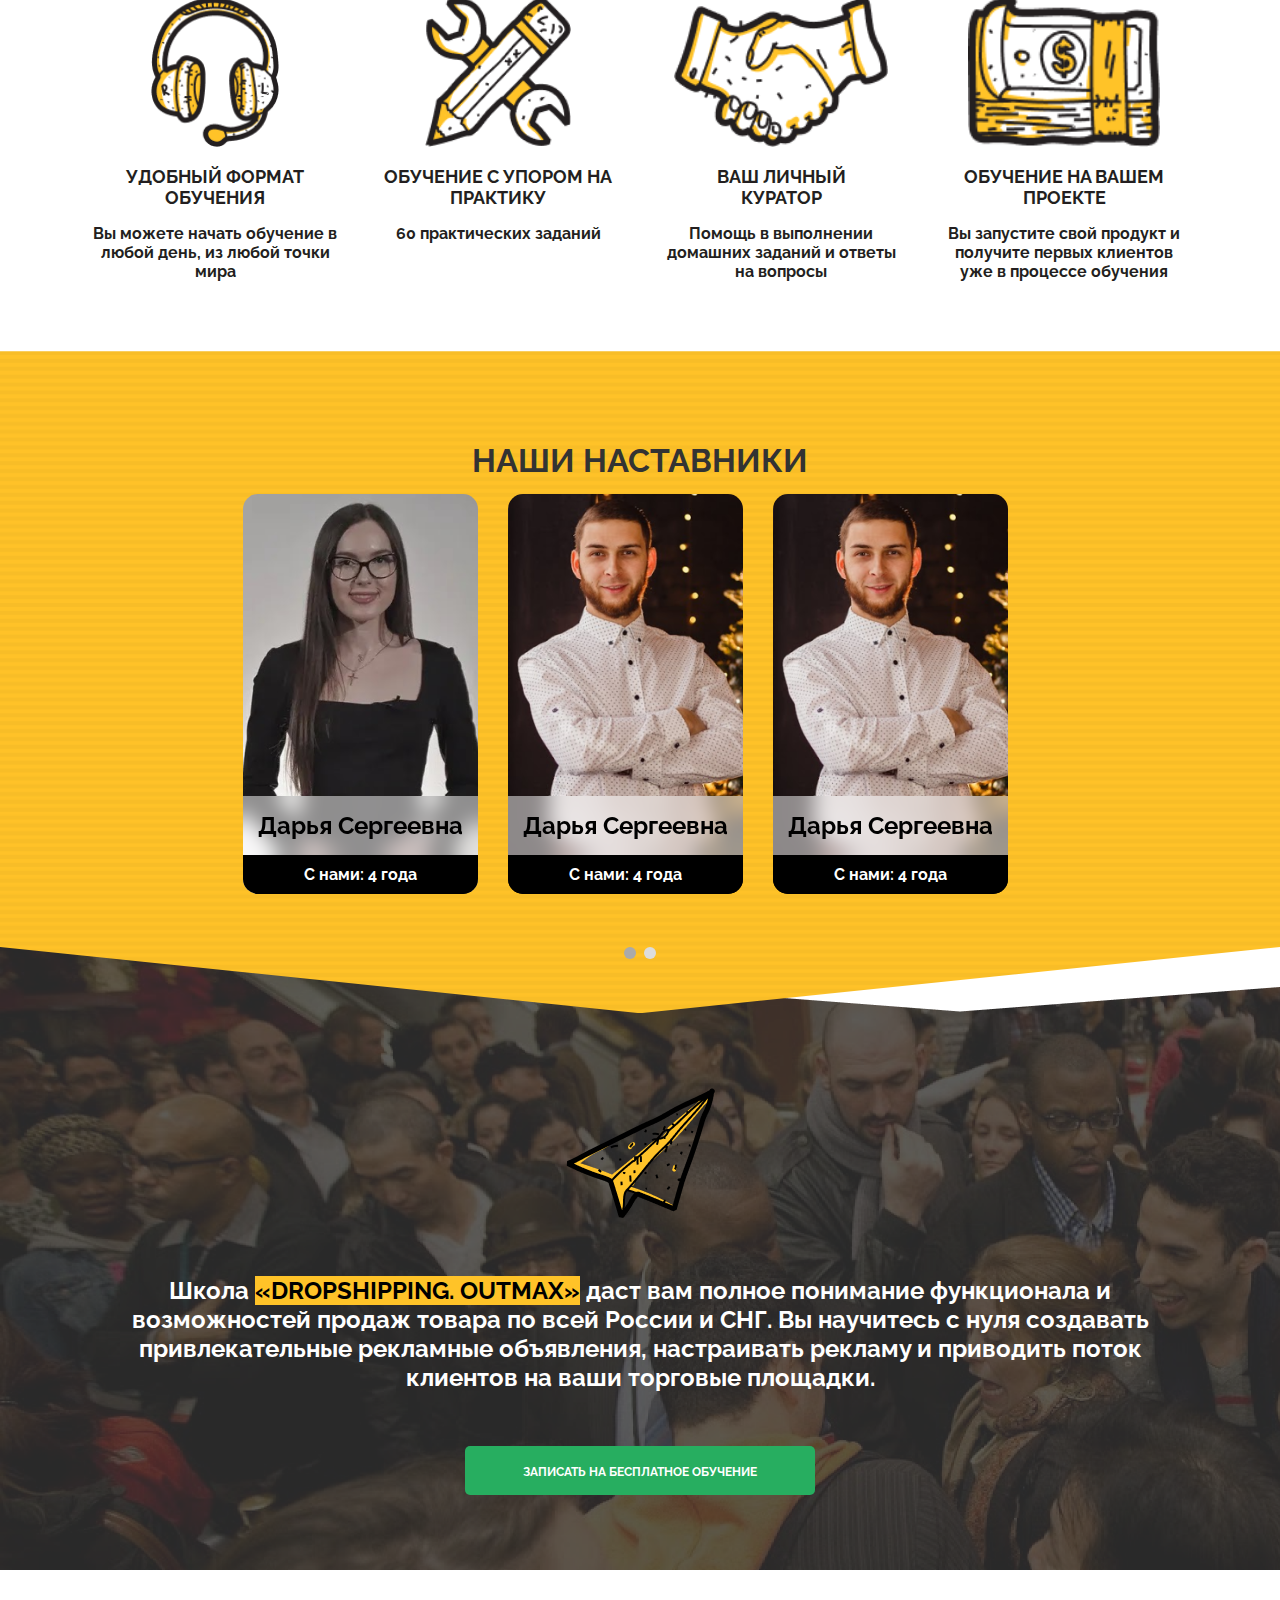
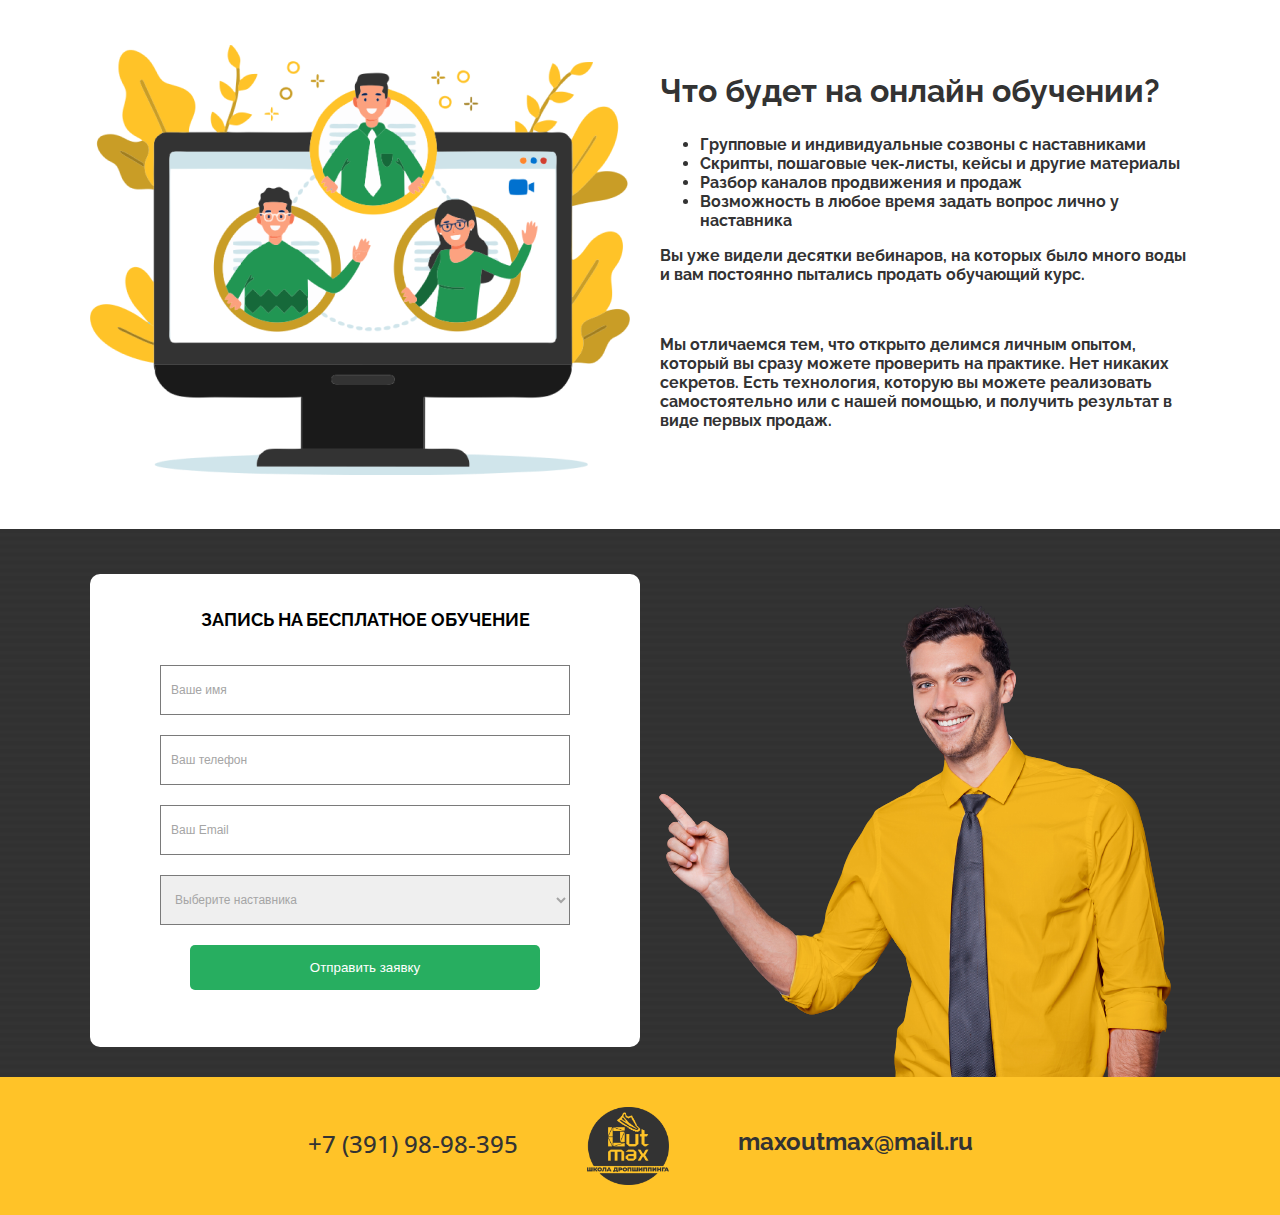
==== commit e8552689: "slider fix" ====
--- a/index.html
+++ b/index.html
@@ -178,7 +178,7 @@
 
     <div class="full-container-form ">
         <section class="section-form">
-            <div class="form item">
+            <div class="form items">
                 <h2>Запись на бесплатное обучение</h2>
                 <form action="#">
                     <input type="text" value="Ваше имя"><br>
@@ -193,7 +193,7 @@
                    <button type="submit" class="button">Отправить заявку</button>
                 </form>
             </div>
-            <div class="men item">
+            <div class="men items">
                 <img src="image/d96c87b0a3b29708ea4c4f12d42874f3.png" alt="">
             </div>
         </section>
--- a/style.css
+++ b/style.css
@@ -279,7 +279,7 @@
     margin-bottom: 30px;
     margin-top: -30px;
 }
-.item {
+.items {
     width: 100%;
 }
 .men img{
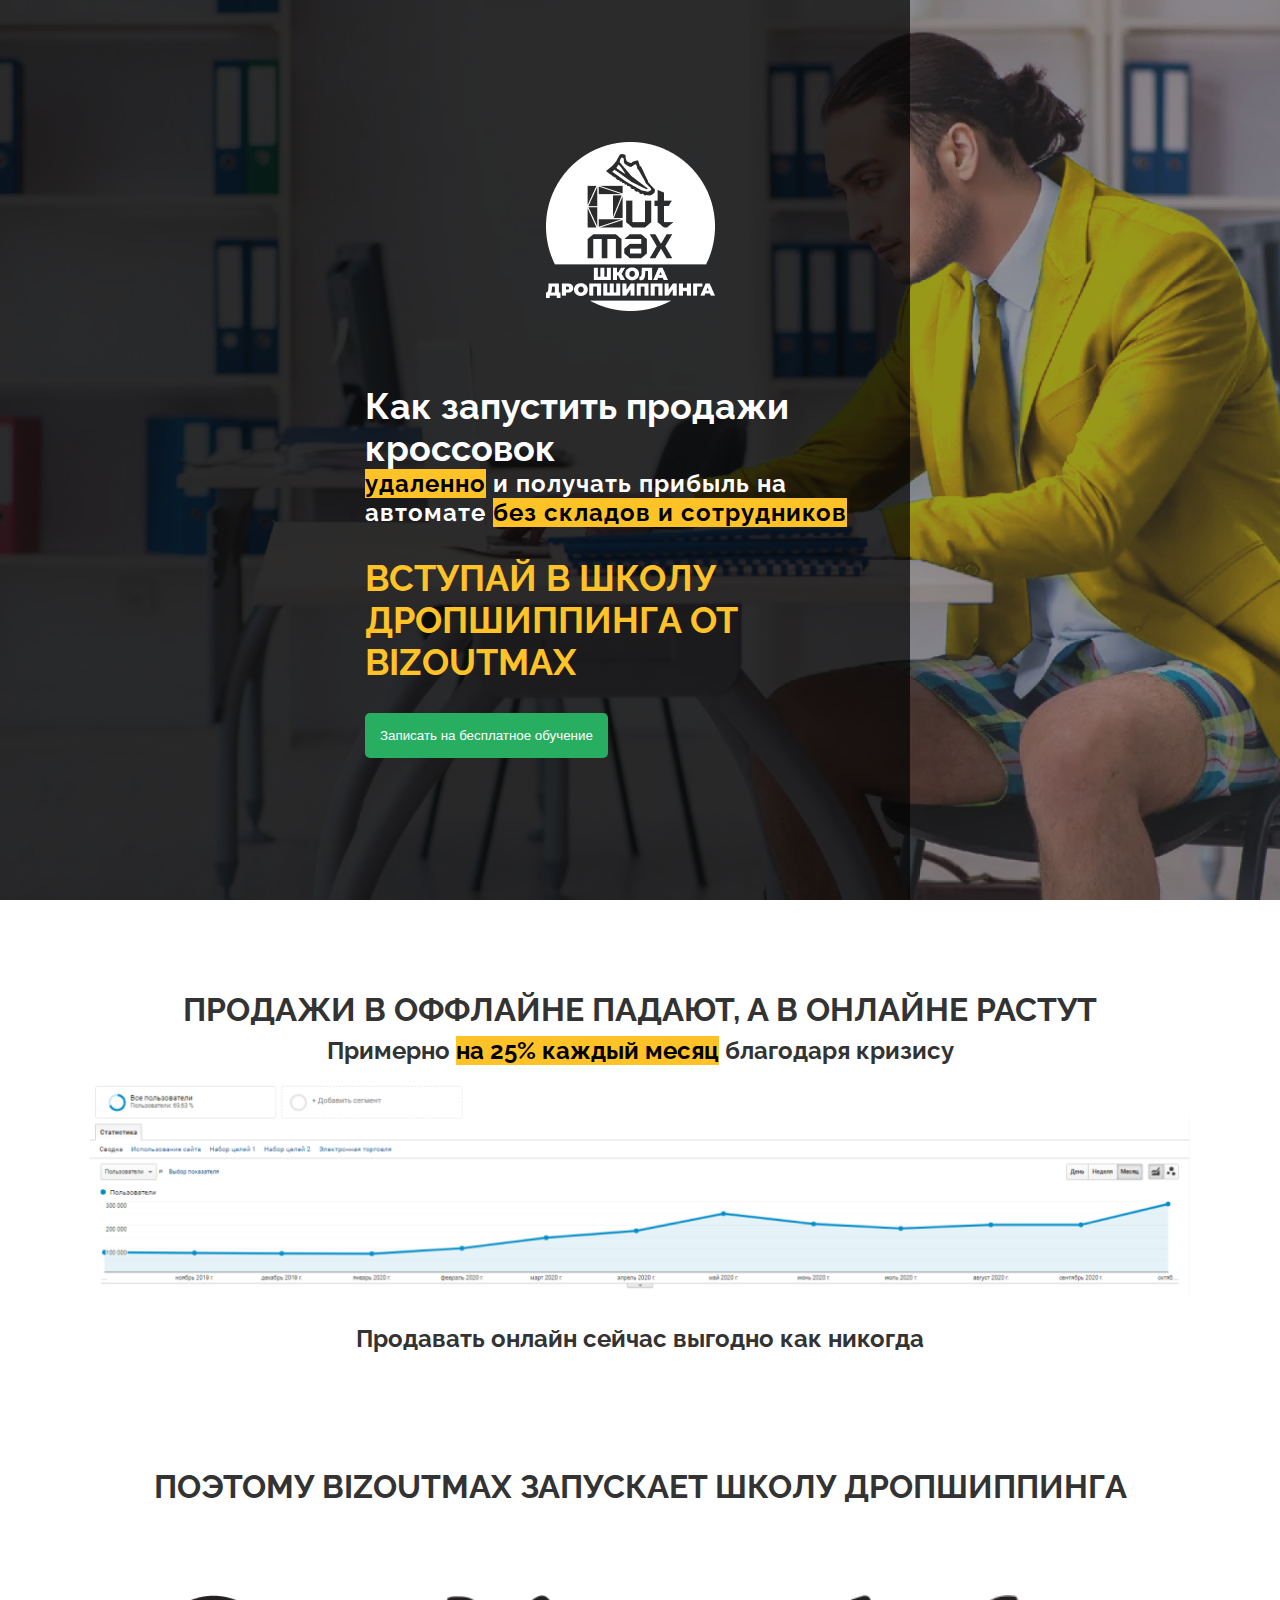
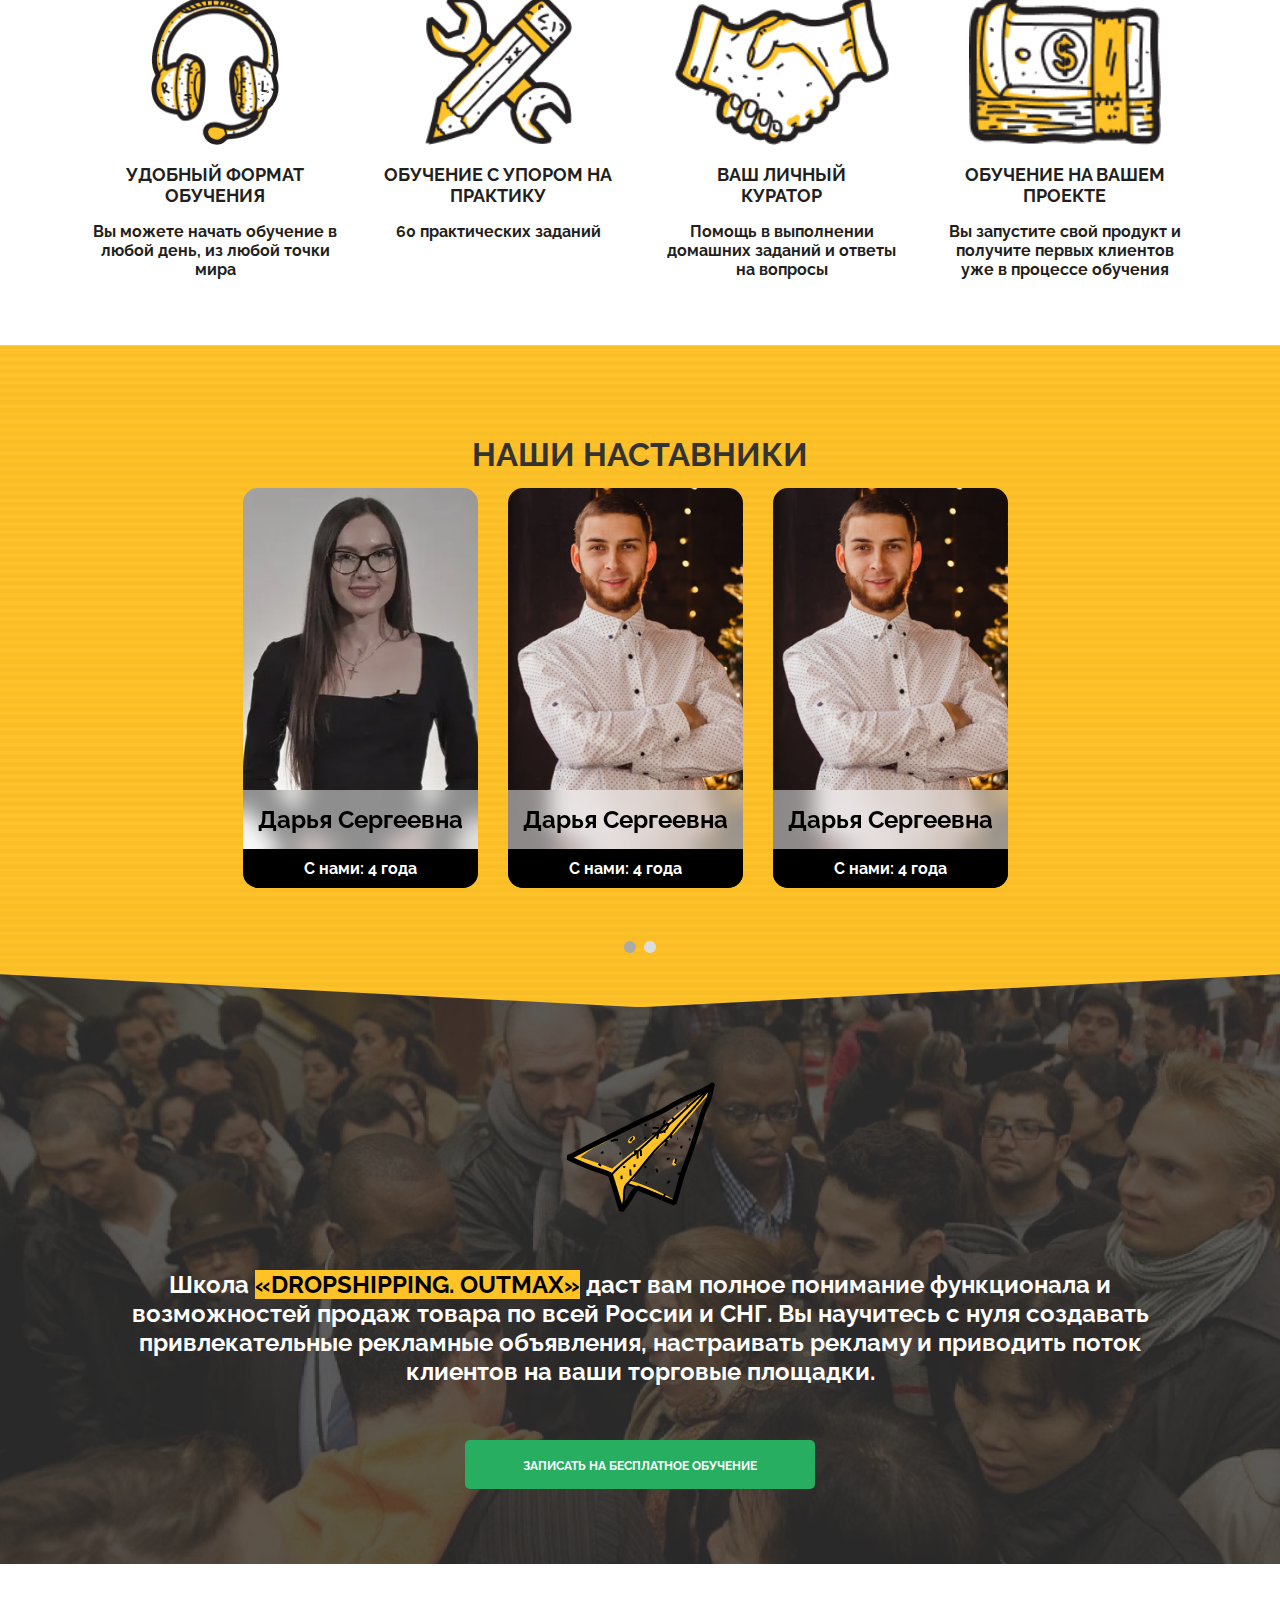
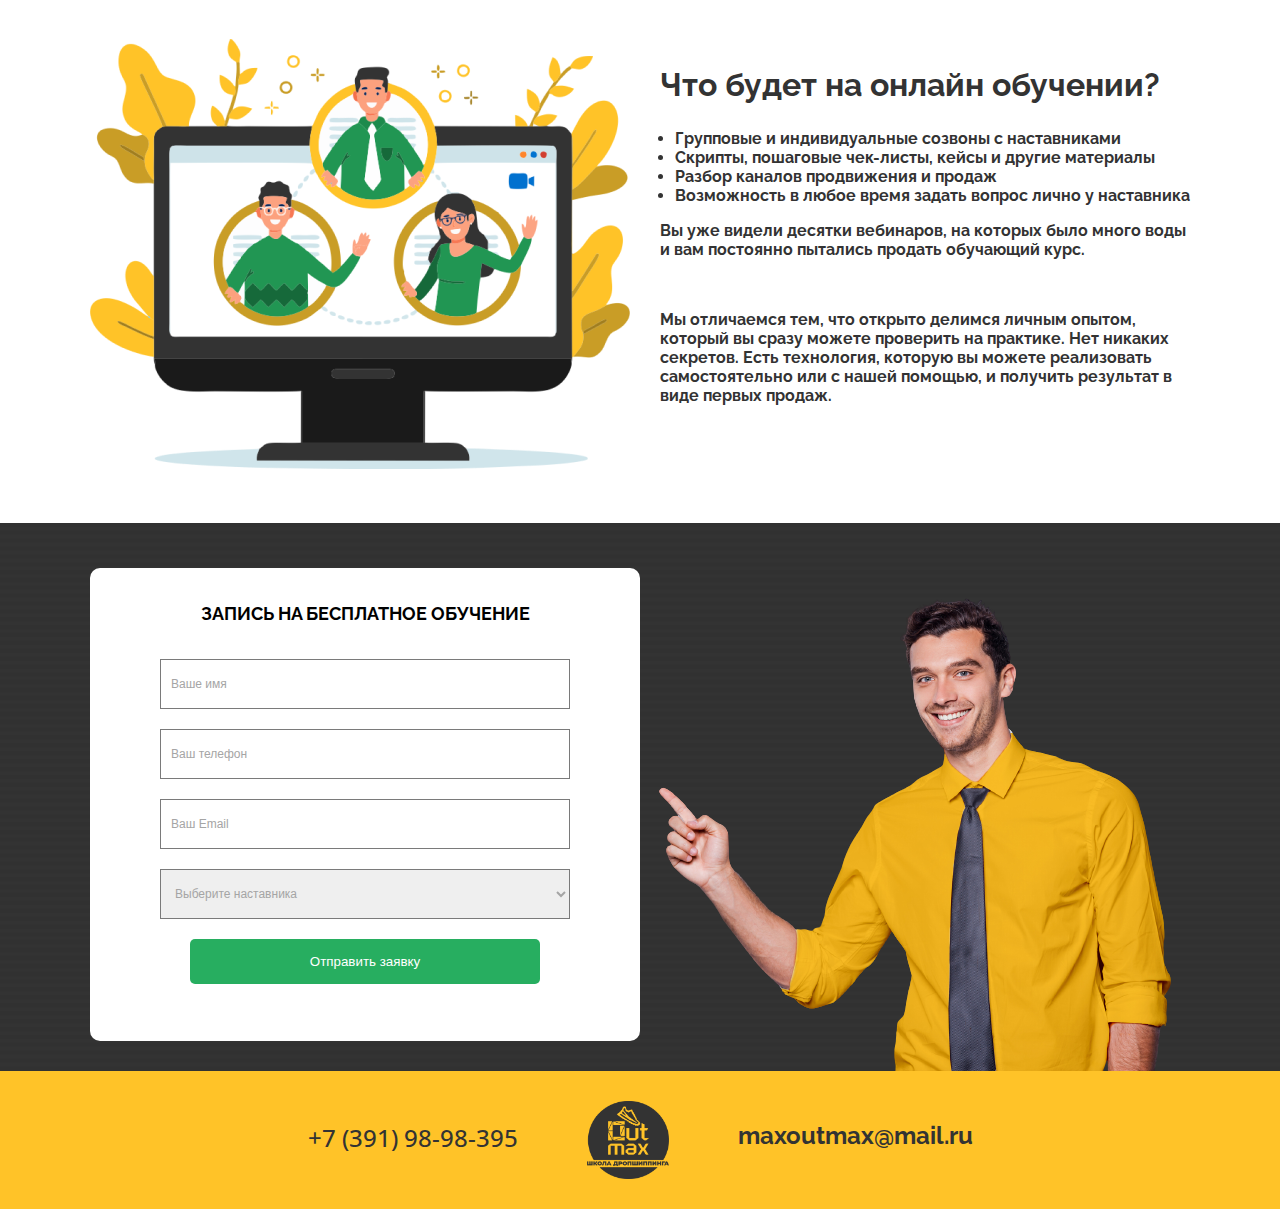
==== commit a1404831: "code optimization" ====
--- a/index.html
+++ b/index.html
@@ -1,22 +1,21 @@
 <!DOCTYPE html>
-<html lang="en">
+<html>
 <head>
     <meta charset="UTF-8">
     <meta http-equiv="X-UA-Compatible" content="IE=edge">
     <meta name="viewport" content="width=device-width, initial-scale=1.0">
     <link rel="stylesheet" href="style.css">
-    <title>Наставник bizoutmax</title>
+    <title>Школа BIZOUTMAX</title>
 </head>
 <body>
-    <header>
-        <div class="intro">
-            <div class="left-content">
-                <div class="intro-content">
-                    <div class="logo">
-                        <img src="image/logo.png" alt="логотип">
-                    </div>
+
+<header>
+    <div class="intro">
+        <div class="left-content">
+            <div class="intro-content">
+                <div class="logo"><img src="image/logo.png" alt="логотип"></div>
                     <div class="intro-text">
-                        <h1 class="top-header">Как запустить продажи кроссовок</h1>
+                        <h1>Как запустить продажи кроссовок</h1>
                         <p>
                             <span class="yel-selector">удаленно</span> и получать прибыль на <br>
                             автомате <span class="yel-selector">без складов и сотрудников</span>
@@ -26,30 +25,30 @@
                             <button class="button">Записать на бесплатное обучение</button>
                         </a>
                     </div>
-                </div>
-            </div>
-        </div>
-    </header>
-    
-    <div class="container">
-        <section class="section-graph"> 
-            <div class="text-content">
-                <h2>Продажи в оффлайне падают, а в онлайне растут</h2>
-                <p>Примерно <span class="yel-selector">на 25% каждый месяц</span> благодаря кризису</p>
-            </div>
-            <div class="diagram">
-                <img src="image/diagram.png" alt="">
-                <p>Продавать онлайн сейчас выгодно как никогда</p>
-            </div>
-        </section>
+            </div>
+        </div>
     </div>
-
-    <div class="container">
-        <section class="section-about">
-            <div class="text-content">
-                <h2>поэтому bizoutmax запускает школу дропшиппинга</h2>
-            </div>
-        </section>
+</header>
+
+<div class="container">
+    <section class="graph">
+        <div class="text-content">
+            <h2>Продажи в оффлайне падают, а в онлайне растут</h2>
+            <p>Примерно <span class="yel-selector">на 25% каждый месяц</span> благодаря кризису</p>
+        </div>
+        <div class="diagram">
+            <img src="image/diagram.png" alt="">
+            <p>Продавать онлайн сейчас выгодно как никогда</p>
+        </div>
+    </section>
+</div>
+
+<div class="container">
+    <section class="about">
+        <div class="text-content">
+            <h2>поэтому bizoutmax запускает школу дропшиппинга</h2>
+        </div>
+
         <div class="about-icon">
             <div class="about-item">
                 <div class="icon">
@@ -60,6 +59,7 @@
                     <p>Вы можете начать обучение в любой день, из любой точки мира</p>
                 </div>
             </div>
+
             <div class="about-item">
                 <div class="icon">
                     <img src="image/icon/2.png" alt="">
@@ -69,6 +69,7 @@
                     <p>60 практических заданий</p>
                 </div>
             </div>
+
             <div class="about-item">
                 <div class="icon">
                     <img src="image/icon/3.png" alt="">
@@ -78,6 +79,7 @@
                     <p>Помощь в выполнении домашних заданий и ответы на вопросы</p>
                 </div>
             </div>
+
             <div class="about-item">
                 <div class="icon">
                     <img src="image/icon/4.png" alt="">
@@ -87,130 +89,128 @@
                     <p>Вы запустите свой продукт и получите первых клиентов уже в процессе обучения</p>
                 </div>
             </div>
+
+        </div>
+    </section>
+</div>
+
+<div class="full-container mentors">
+    <section class="teaching">
+        <div class="text-content">
+            <h2>Наши наставники</h2>
+        </div>
+
+        <div class="teachers">
+            <div class="slider">
+                <div class="item">
+                    <div class="teacher" id="teacher-1">
+                        <div class="teacher-name">Дарья Сергеевна</div>
+                        <div class="years">С нами: 4 года</div>
+                    </div>
+                    <div class="teacher" id="teacher-2">
+                        <div class="teacher-name">Дарья Сергеевна</div>
+                        <div class="years">С нами: 4 года</div>
+                    </div>
+                    <div class="teacher" id="teacher-2">
+                        <div class="teacher-name">Дарья Сергеевна</div>
+                        <div class="years">С нами: 4 года</div>
+                    </div>
+                </div>
+
+                <div class="item">
+                    <div class="teacher" id="teacher-3">
+                        <div class="teacher-name">Дарья Сергеевна</div>
+                        <div class="years">С нами: 4 года</div>
+                    </div>
+                    <div class="teacher" id="teacher-4">
+                        <div class="teacher-name">Дарья Сергеевна</div>
+                        <div class="years">С нами: 4 года</div>
+                    </div>
+                    <div class="teacher" id="teacher-4">
+                        <div class="teacher-name">Дарья Сергеевна</div>
+                        <div class="years">С нами: 4 года</div>
+                    </div>
+                </div>
+
+            </div>
+        </div>
+        <div class="slider-dots">
+            <span class="slider-dots_item" onclick="currentSlide(1)"></span>
+            <span class="slider-dots_item" onclick="currentSlide(2)"></span>
+        </div>
+    </section>
+</div>
+
+<div class="full-container info">
+    <section class="information">
+        <div class="info-icon">
+            <img src="image/icon/info.png" alt="">
+        </div>
+        <div class="info-text">
+            <p>Школа <span class="yel-selector">«DROPSHIPPING. OUTMAX»</span> даст вам полное понимание функционала и возможностей продаж товара по всей России и СНГ.  Вы научитесь с нуля создавать привлекательные рекламные объявления, настраивать рекламу и приводить поток клиентов на ваши торговые площадки.</p>
+        </div>
+        <div class="button">
+            <a href="#">Записать на бесплатное обучение</a>
+        </div>
+    </section>
+</div>
+
+<div class="container">
+    <section class="lessons">
+        <div class="lesson-item">
+            <img src="image/comp.png" alt="">
+        </div>
+        <div class="lesson-item-text">
+            <h2>Что будет на онлайн обучении?</h2>
+            <ul>
+                <li>Групповые и индивидуальные созвоны с наставниками</li>
+                <li>Скрипты, пошаговые чек-листы, кейсы и другие материалы</li>
+                <li>Разбор каналов продвижения и продаж</li>
+                <li>Возможность в любое время задать вопрос лично у наставника</li>
+            </ul>
+            <p>Вы уже видели десятки вебинаров, на которых было много воды и вам постоянно пытались продать обучающий курс.</p>
+                <br>
+            <p>
+                Мы отличаемся тем, что открыто делимся личным опытом, который вы сразу можете проверить на практике. Нет никаких секретов.
+                Есть технология, которую вы можете реализовать самостоятельно или с нашей помощью, и получить результат в виде первых продаж.
+            </p>
+        </div>
+    </section>
+</div>
+
+<div class="full-container forms">
+    <section class="section-form">
+        <div class="form items">
+            <h2>Запись на бесплатное обучение</h2>
+            <form action="#">
+                <input type="text" value="Ваше имя"><br>
+                <input type="text" value="Ваш телефон"><br>
+                <input type="text" value="Ваш Email"><br>
+                <select name="" id="">
+                    <option value="">Выберите наставника</option>
+                    <option value="">1</option>
+                    <option value="">1</option>
+                    <option value="">1</option>
+                </select>
+                <button type="submit" class="button">Отправить заявку</button>
+            </form>
+        </div>
+        <div class="men items">
+            <img src="image/d96c87b0a3b29708ea4c4f12d42874f3.png" alt="">
+        </div>
+    </section>
+</div>
+
+<footer>
+    <div class="container footer">
+        <div class="wrap">
+            <span class="phone"><h2>+7 (391) 98-98-395</h2></span>
+            <img src="image/logo-footer.png" alt="">
+            <h2>maxoutmax@mail.ru</h2>
         </div>
     </div>
-
-    <div class="full-container">
-        <section class="section-teacher">
-            <div class="text-content">
-                <h2>Наши наставники</h2>
-            </div>
-            <div class="teachers">
-                <div class="slider">
-    <div class="item">
-       <div class="teacher" id="teacher-1">
-                    <div class="teacher-name">Дарья Сергеевна</div>
-                    <div class="years">С нами: 4 года</div>
-                </div>
-                <div class="teacher" id="teacher-2">
-                    <div class="teacher-name">Дарья Сергеевна</div>
-                    <div class="years">С нами: 4 года</div>
-                </div>
-                <div class="teacher" id="teacher-2">
-                    <div class="teacher-name">Дарья Сергеевна</div>
-                    <div class="years">С нами: 4 года</div>
-                </div>
-    </div>
-    
-
-    <div class="item">
-                <div class="teacher" id="teacher-3">
-                    <div class="teacher-name">Дарья Сергеевна</div>
-                    <div class="years">С нами: 4 года</div>
-                </div>
-                <div class="teacher" id="teacher-4">
-                    <div class="teacher-name">Дарья Сергеевна</div>
-                    <div class="years">С нами: 4 года</div>
-                </div>
-                <div class="teacher" id="teacher-4">
-                    <div class="teacher-name">Дарья Сергеевна</div>
-                    <div class="years">С нами: 4 года</div>
-                </div>
-    </div>
-    
-</div>
-            </div>
-            <div class="slider-dots">
-                <span class="slider-dots_item" onclick="currentSlide(1)"></span> 
-                  <span class="slider-dots_item" onclick="currentSlide(2)"></span> 
-            </div>
-        </section>
-    </div>
-
-    <div class="full-container-info">
-        <section class="info-section">
-            <div class="info-icon">
-                <img src="image/icon/info.png" alt="">
-            </div>
-            <div class="info-text">
-                <p>Школа <span class="yel-selector">«DROPSHIPPING. OUTMAX»</span> даст вам полное понимание функционала и возможностей продаж товара по всей России и СНГ.  Вы научитесь с нуля создавать привлекательные рекламные объявления, настраивать рекламу и приводить
-                    поток клиентов на ваши торговые площадки.</p>
-            </div>
-            <div class="button">
-                <a href="#">Записать на бесплатное обучение</a>
-            </div>
-        </section>
-    </div>
-
-    <div class="container">
-        <section class="lessons">
-            <div class="lesson-item">
-                <img src="image/comp.png" alt="">
-            </div>
-            <div class="lesson-item-text">
-                <h2>Что будет на онлайн обучении?</h2>
-                <ul>
-                    <li>Групповые и индивидуальные созвоны с наставниками</li>
-                    <li>Скрипты, пошаговые чек-листы, кейсы и другие материалы</li>
-                    <li>Разбор каналов продвижения и продаж</li>
-                    <li>Возможность в любое время задать вопрос лично у наставника</li>
-                </ul>
-                <p>
-                    Вы уже видели десятки вебинаров, на которых было много воды и вам постоянно пытались продать обучающий курс.</p>
-                    <br>
-                <p>
-                    Мы отличаемся тем, что открыто делимся личным опытом, который вы сразу можете проверить на практике. Нет никаких секретов. 
-                    Есть технология, которую вы можете реализовать самостоятельно или с нашей помощью, и получить результат в виде первых продаж.
-                </p>
-            </div>
-        </section>
-    </div>
-
-    <div class="full-container-form ">
-        <section class="section-form">
-            <div class="form items">
-                <h2>Запись на бесплатное обучение</h2>
-                <form action="#">
-                    <input type="text" value="Ваше имя"><br>
-                    <input type="text" value="Ваш телефон"><br>
-                    <input type="text" value="Ваш Email"><br>
-                    <select name="" id="">
-                        <option value="">Выберите наставника</option>
-                        <option value="">1</option>
-                        <option value="">1</option>
-                        <option value="">1</option>
-                    </select>
-                   <button type="submit" class="button">Отправить заявку</button>
-                </form>
-            </div>
-            <div class="men items">
-                <img src="image/d96c87b0a3b29708ea4c4f12d42874f3.png" alt="">
-            </div>
-        </section>
-    </div>
-
-    <footer>
-        <div class="container footer">
-            <div class="wrap"> 
-                <span class="phone"><h2>+7 (391) 98-98-395</h2></span>
-            
-                    <img src="image/logo-footer.png" alt="">
-   
-                <h2>maxoutmax@mail.ru</h2>
-            </div>
-        </div>
-    </footer>
-    	
-<script src="script.js"></script>	
+</footer>
+
+<script src="script.js"></script>
 </body>
 </html>--- a/style.css
+++ b/style.css
@@ -12,7 +12,6 @@
          url(fonts/Raleway/Raleway-Medium.ttf) format('ttf'),
          url(fonts/Raleway/Raleway-Bold.ttf);
 }
-
 *,
 *:before,
 *:after{
@@ -30,6 +29,44 @@
     font-weight: 500;
 }
 
+/* ОБЩИЕ ЭЛЕМЕНТЫ*/
+
+/* КНОПКА */
+.button {
+    max-width: 350px;
+    background-color: #27AE60;
+    padding: 15px;
+    text-align: center;
+    border-radius: 5px;
+}
+.button a {
+    text-decoration: none;
+    color: #fff;
+    text-transform: uppercase;
+    font-size: 12px;
+}
+button {
+    border: none;
+    color: #fff;
+    cursor: pointer;
+}
+.yel-selector {
+    color: #000;
+    background-color: #FFC328;
+}
+.container {
+    width: 100%;
+    max-width: 1100px;
+    margin: 0 auto;
+}
+section {
+    text-align: center;
+    padding-top: 75px;
+}
+.full-container {
+    max-width: 1920px;
+}
+
 /* ПЕРВЫЙ ЭКРАН, ИНТРО */
 .intro {
     width: 100%;
@@ -51,14 +88,12 @@
     max-width: 530px;
     margin-right: 15px;
 }
-/* ТЕКСТ В БЛОКЕ СЛЕВА */
 .intro-text h2 {
     color: #FFC328;
     font-size: 36px;
     text-transform: uppercase;
 }
-
-.intro-text .top-header {
+.intro-text h1{
     margin: 0;
     color: #fff;
     font-size: 36px;
@@ -70,11 +105,6 @@
     color: #fff;
     letter-spacing: 1px;
 }
-.yel-selector {
-    color: #000;
-    background-color: #FFC328;
-}
-/* ЛОГОТИП */
 .intro-content .logo {
     text-align: center;
     margin-bottom: 70px;
@@ -83,33 +113,8 @@
     width: 169px;
     height: 169px;
 }
-/* КНОПКА */
-.button {
-    max-width: 350px;
-    background-color: #27AE60;
-    padding: 15px;
-    text-align: center;
-    border-radius: 5px;
-}
-.button a {
-    text-decoration: none;
-    color: #fff;
-    text-transform: uppercase;
-    font-size: 12px;
-}
-
-/* КОНТЕЙНЕР */
-.container {
-    width: 100%;
-    max-width: 1100px;
-    margin: 0 auto;
-}
 
 /*  СЕКЦИЯ */
-section {
-    text-align: center;
-    padding-top: 75px;
-}
 section .text-content {
     line-height: 15px;
     max-width: 1100;
@@ -118,34 +123,32 @@
     text-transform: uppercase;
     font-size: 32px;
     color: rgba(51, 51, 51, 1);
-    letter-spacing: 0;
-}
-.section-graph .text-content p,
-.section-graph .diagram p {
+}
+
+/* БЛОК С ДИАГРАММОЙ */
+.graph .text-content p,
+.graph .diagram p {
     font-size: 24px;
     color: rgba(51, 51, 51, 1);
 }
-
-/* СЕКЦИЯ О НАС */
+.diagram img {
+    width: 100%;
+}
+
+/* БЛОК С ИКОНКА О НАШИХ ПРЕИМУЩЕСТВАХ*/
 .about-icon {
-    display: inline-block;
-    padding-top: 75px;
+    display: flex;
+    justify-content: space-between;
+    padding: 75px 0px 50px 0px;
 }
 .about-icon .about-item {
-    float: left;
-    margin-right: 33px;
+    width: 100%;
     max-width: 250px;
     text-align: center;
-}
-.about-icon {
-    padding-bottom: 50px;
 }
 .icon img {
     height: 150px;
 }
-.about-icon .about-item:last-child {
-    margin-right: 0;
-}
 .about-icon .about-item .about-text {
     color: rgba(35, 31, 32, 1);
 }
@@ -153,18 +156,14 @@
     font-size: 18px;
     text-transform: uppercase;
 }
-.about-icon .about-item h2 {
-    font-size: 18px;
-}
 
 /* НАСТАВНИКИ */
-.full-container {
-    max-width: 1920px;
+.mentors {
     background-image: url(image/bg.png);
     background-color: #FFC328;
-    clip-path: polygon(20% 0%, 80% 0%, 100% 0, 100% 90%, 50% 100%, 50% 100%, 0 90%, 0 0);
-}
-.section-teacher {
+    clip-path: polygon(20% 0%, 80% 0%, 100% 0, 100% 95%, 50% 100%, 50% 100%, 0 95%, 0 0);
+}
+.teaching {
     width: 100%;
     max-width: 1100px;
     margin: 0 auto;
@@ -182,11 +181,11 @@
     justify-content: flex-end;
     max-width: 250px;
     height: 400px;
-    margin-right: 30px;
     background-repeat: no-repeat;
     background-position: top;
     background-size: cover;
     border-radius: 15px;
+    margin-right: 30px;
 }
 .teacher .teacher-name {
     background: rgba(255, 255, 255, 0.5);
@@ -217,147 +216,18 @@
 #teacher-4 {
     background-image: url(image/teacher/4.png);
 }
-/* ИНФОРМАЦИОННАЯ СЕКЦИЯ */
-.full-container-info {
-    max-width: 1920px;
-    background-image: url(image/bg-info-section.png);
-    margin-top: -75px;
-    padding-bottom: 75px;
-}
-.info-section {
-    max-width: 1100px;
-    padding-top: 150px;
-    margin: 0 auto;
-    text-align: center;
-}
-.info-section .button {
-    margin: 0 auto;
-}
-.info-text {
-    color: #fff;
-    font-size: 24px;
-    padding-top: 30px;
-    padding-bottom: 30px;
-}
-
-/* КОНТЕЙНЕР ЧТО БУДЕТ НА ОНЛАЙН ОБУЧЕНИИ */
-.lessons {
-    display: flex;
-    justify-content: space-between;
+
+/* SLIDER ДЛЯ НАСТАВНИКОВ */
+.slider{
+    display: flex;
+    justify-content: space-between;
+    margin: 0 auto;
+}
+
+/* КНОПКИ ПЕРЕКЛЮЧЕНИЯ СЛАЙДОВ */
+.slider-dots {
+    text-align: center;
     padding-bottom: 50px;
-}
-.lesson-item {
-    width: 100%;
-    max-width: 540px;
-}
-.lesson-item-text {
-    text-align: left;
-    padding-left: 30px;
-}
-.lesson-item-text h2 {
-    font-size: 32px;
-}
-.lesson-item-text {
-    font-size: 16px;
-    color: #333333;
-}
-
-/* КОНТЕЙНЕР ФОРМЫ */
-.full-container-form {
-    max-width: 1920px;
-    background-image: url(image/form-bg.jpg);
-}
-.section-form {
-    display: flex;
-    justify-content: space-between;
-    max-width: 1100px;
-    margin: 0 auto;
-}
-.form {
-    background-color: #fff;
-    border-radius: 10px;
-    margin-bottom: 30px;
-    margin-top: -30px;
-}
-.items {
-    width: 100%;
-}
-.men img{
-    margin-bottom: -4px;
-}
-.form input, select {
-    width: 100%;
-    max-width: 410px;
-    border: 1px solid #7a7a7a;
-    height: 50px;
-    margin-top: 20px;
-    padding: 10px;
-    color: #a5a5a5;
-    font-size: 12px;
-}
-.form button{
-    margin-top: 20px;
-    max-width: 350px;
-    width: 100%;
-}
-button {
-    border: none;
-    color: #fff;
-    cursor: pointer;
-}
-.form h2 {
-    padding-top: 20px;
-    font-size: 18px;
-    text-transform: uppercase;
-}
-
-/* ПОДВАЛ */
-footer {
-    background-color: #FFC328;
-}
-.footer .wrap{
-    display: flex;
-    width: 100%;
-    max-width: 665px;
-    justify-content: space-between;
-    margin: 0 auto;
-    padding-top: 30px;
-    padding-bottom: 30px;
-}
-.footer .wrap img {
-    width: 82px;
-    height: 78px;
-}
-.footer .wrap h2 {
-    font-size: 24px;
-    color: rgba(51, 51, 51, 1);
-}
-.phone {
-    font-family: 'Open Sans', sans-serif;
-}
-
-/* Собственно сам слайдер */
-.slider{
-
-    display: flex;
-    justify-content: space-between;
-
-    margin: 0 auto;
-}
-/* Картинка мастабируется по отношению к родительскому элементу */
-
-
-
-
-
-
-
-/* Кружочки */
-
-.slider-dots {
-  text-align: center;
-    padding-bottom: 50px;
- 
 }
 .slider-dots_item{
     cursor: pointer;
@@ -369,15 +239,12 @@
     display: inline-block;
     transition: background-color 0.6s ease;
 }
-
 .active,
 .slider-dots_item:hover {
     background-color: #aaa;
 }
 
-
 /* Анимация слайдов */
-
 .slider .item {
     -webkit-animation-name: fade;
     -webkit-animation-duration: 1.5s;
@@ -385,7 +252,6 @@
     animation-duration: 1.5s;
     margin: 0 auto;
 }
-
 @-webkit-keyframes fade {
     from {
         opacity: .4
@@ -394,7 +260,6 @@
         opacity: 1
     }
 }
-
 @keyframes fade {
     from {
         opacity: .4
@@ -402,4 +267,123 @@
     to {
         opacity: 1
     }
+}
+
+/* ИНФОРМАЦИОННЫЙ БЛОК */
+.info {
+    background-image: url(image/bg-info-section.png);
+    margin-top: -75px;
+    padding-bottom: 75px;
+    background-repeat: no-repeat;
+    background-position: top;
+    background-size: cover;
+}
+.information {
+    max-width: 1100px;
+    padding-top: 150px;
+    margin: 0 auto;
+    text-align: center;
+}
+.information .button {
+    margin: 0 auto;
+}
+.info-text {
+    color: #fff;
+    font-size: 24px;
+    padding-top: 30px;
+    padding-bottom: 30px;
+}
+
+/* БЛОК ИНФОРМАЦИИ О УРОКАХ */
+.lessons {
+    display: flex;
+    justify-content: space-between;
+    padding-bottom: 50px;
+}
+.lesson-item {
+    width: 100%;
+    max-width: 540px;
+}
+.lesson-item-text {
+    text-align: left;
+    padding-left: 30px;
+}
+.lesson-item-text h2 {
+    font-size: 32px;
+}
+.lesson-item-text {
+    font-size: 16px;
+    color: #333333;
+}
+.lesson-item-text ul{
+    padding-left: 15px;
+}
+
+/* КОНТЕЙНЕР С ФОРМОЙ */
+.forms {
+    background-image: url(image/form-bg.jpg);
+}
+.section-form {
+    display: flex;
+    justify-content: space-between;
+    width: 100%;
+    max-width: 1100px;
+    margin: 0 auto;
+}
+.form {
+    background-color: #fff;
+    border-radius: 10px;
+    margin-bottom: 30px;
+    margin-top: -30px;
+}
+.items {
+    width: 100%;
+}
+.men img{
+    margin-bottom: -4px;
+}
+.form input, select {
+    width: 100%;
+    max-width: 410px;
+    border: 1px solid #7a7a7a;
+    height: 50px;
+    margin-top: 20px;
+    padding: 10px;
+    color: #a5a5a5;
+    font-size: 12px;
+}
+.form button{
+    margin-top: 20px;
+    max-width: 350px;
+    width: 100%;
+}
+.form h2 {
+    padding-top: 20px;
+    font-size: 18px;
+    text-transform: uppercase;
+}
+
+/* ПОДВАЛ */
+footer {
+    background-color: #FFC328;
+}
+.footer .wrap{
+    display: flex;
+    justify-content: space-between;
+    width: 100%;
+    max-width: 665px;
+    margin: 0 auto;
+    padding-top: 30px;
+    padding-bottom: 30px;
+}
+.footer .wrap img {
+    width: 82px;
+    height: 78px;
+}
+.footer .wrap h2 {
+    font-size: 24px;
+    color: rgba(51, 51, 51, 1);
+}
+.phone {
+    font-family: 'Open Sans', sans-serif;
 }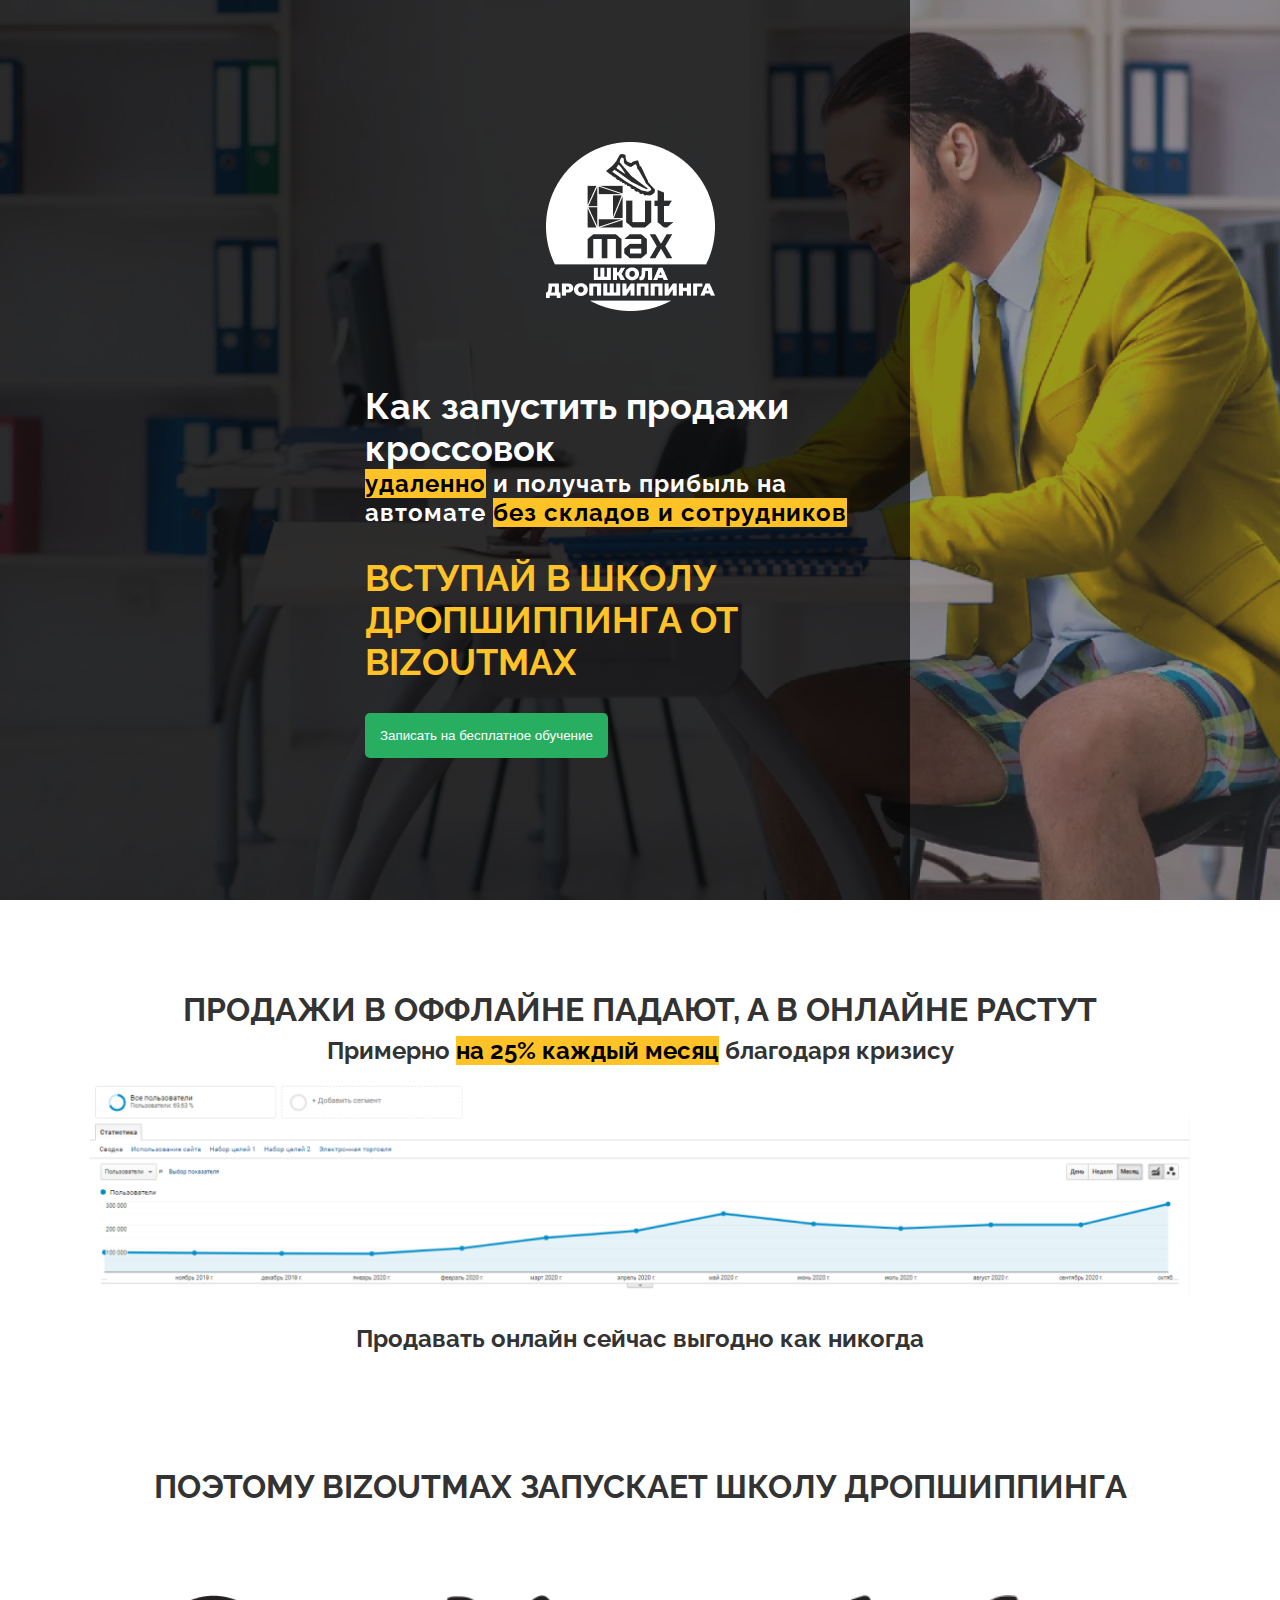
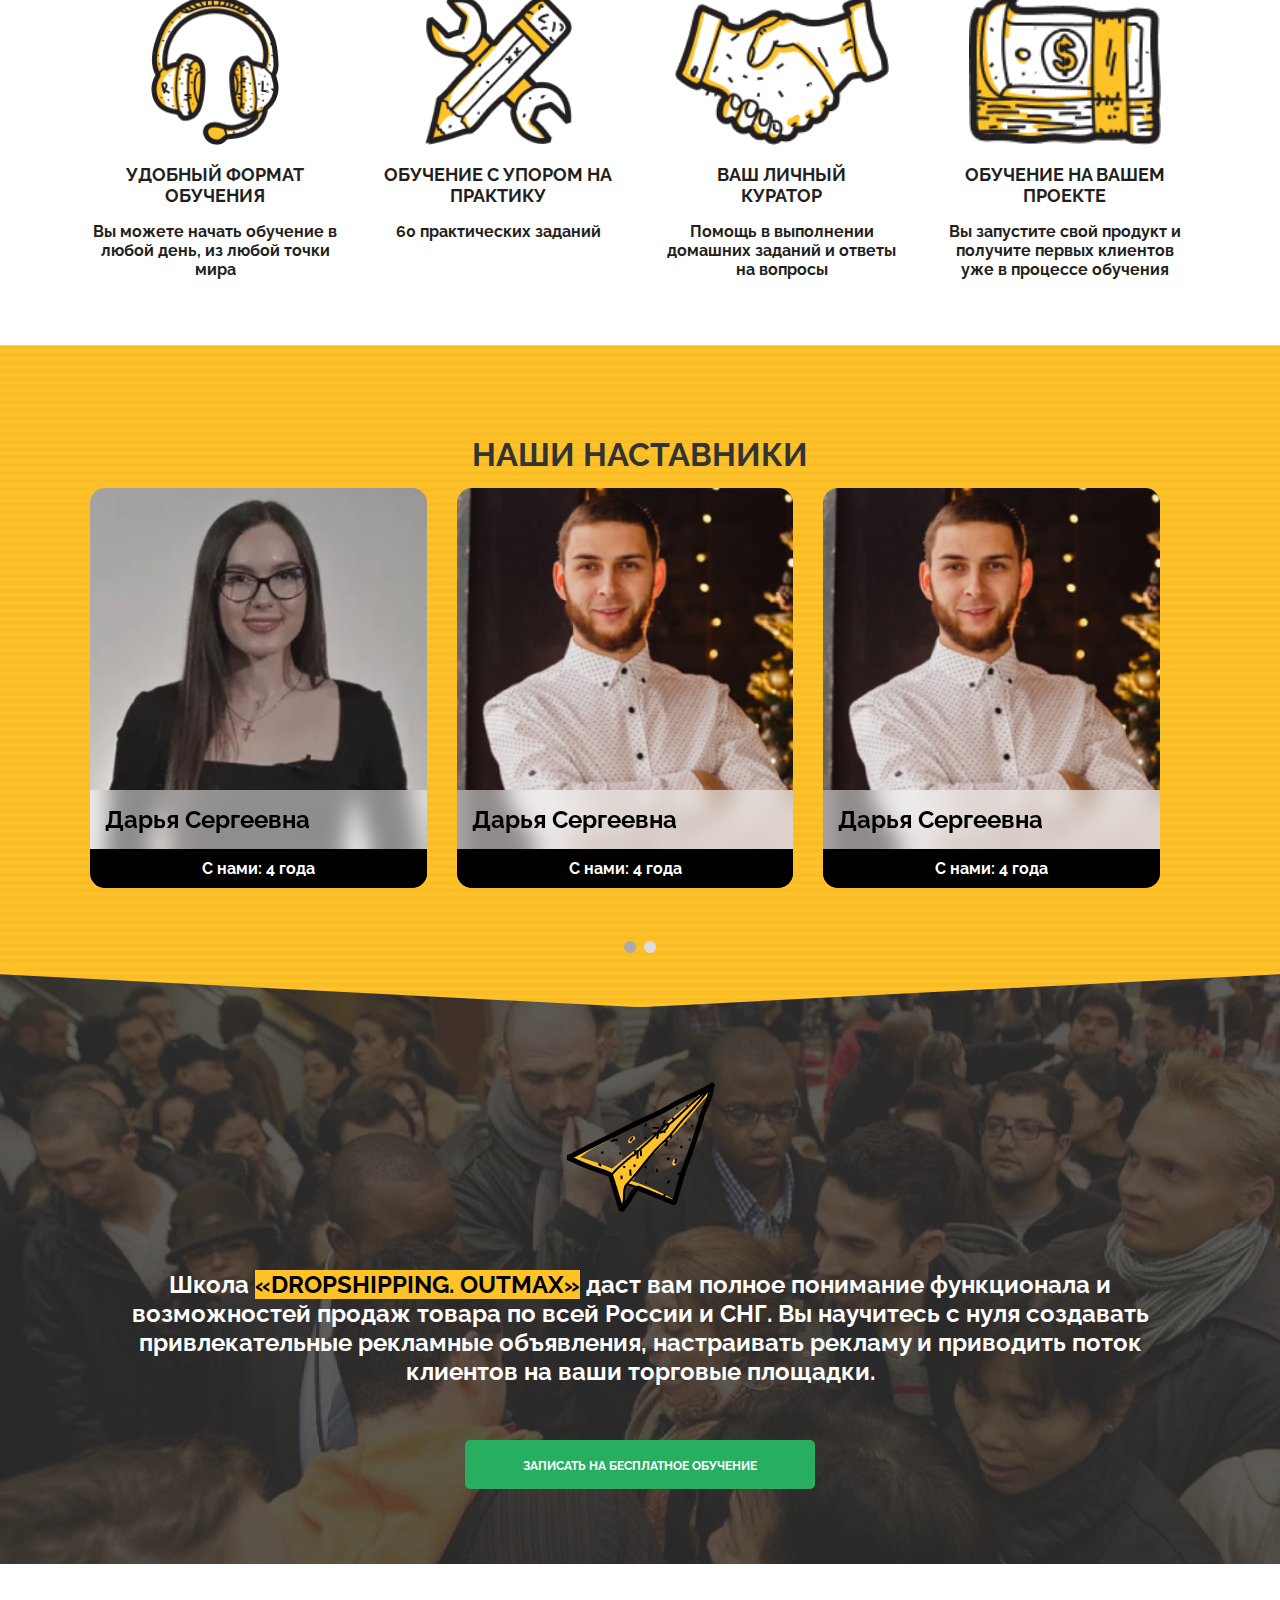
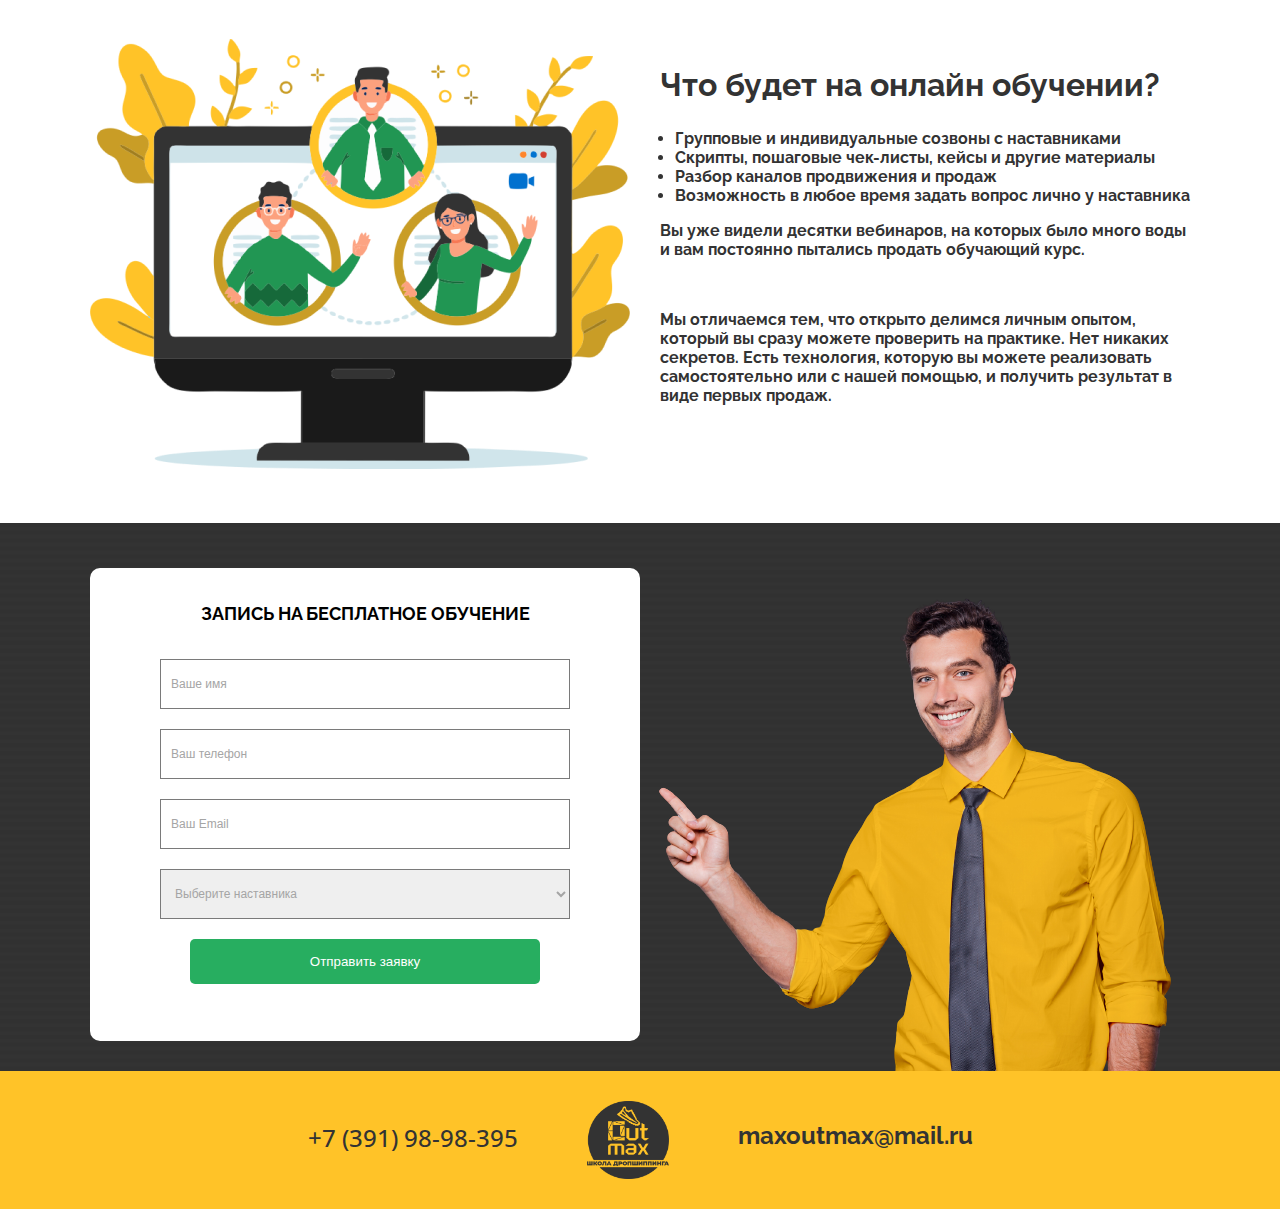
==== commit a41c2c25: "modal" ====
--- a/index.html
+++ b/index.html
@@ -106,7 +106,39 @@
                     <div class="teacher" id="teacher-1">
                         <div class="teacher-name">Дарья Сергеевна</div>
                         <div class="years">С нами: 4 года</div>
-                    </div>
+
+                        <div id="myModal" class="modal">
+							<div class="modal-content">
+								<span class="close" style="display: none;">&times;</span>
+								<div class="left-photo">
+									
+								</div>
+								<div class="content-teacher">
+									<div class="content-teacher-head">
+										<h2>Дарья Сергеевна</h2>
+										<p>Возраст: 36 годиков<br>
+										С нами: 4 года</p>
+									</div>
+									<div class="content-teacher-text">
+										<p>Привет. Тут я расскажу о себе и о том как я стал самым успешным дроппером.
+										Желательно написать в крации, так как никто читать портянку текста не будет.
+										Спасибо за понимание. Ниже, кстати, кнопка для просмотра видео или
+										прослушки аудио подкаста.</p>
+									</div>
+									<div class="content-teacher-btn">
+										<a href="#">
+                            				<button class="button present">Смотреть презентацию</button>
+                       					 </a>
+                       					 <a href="#">
+                            				<button class="button">Записать на бесплатное обучение</button>
+                       					 </a>
+									</div>
+								</div>
+							</div>
+                   		</div>
+                   	</div>
+                    
+
                     <div class="teacher" id="teacher-2">
                         <div class="teacher-name">Дарья Сергеевна</div>
                         <div class="years">С нами: 4 года</div>
@@ -134,6 +166,7 @@
 
             </div>
         </div>
+       			
         <div class="slider-dots">
             <span class="slider-dots_item" onclick="currentSlide(1)"></span>
             <span class="slider-dots_item" onclick="currentSlide(2)"></span>
--- a/style.css
+++ b/style.css
@@ -179,7 +179,7 @@
     display: flex;
     flex-direction: column;
     justify-content: flex-end;
-    max-width: 250px;
+    width: 100%;
     height: 400px;
     background-repeat: no-repeat;
     background-position: top;
@@ -219,9 +219,7 @@
 
 /* SLIDER ДЛЯ НАСТАВНИКОВ */
 .slider{
-    display: flex;
-    justify-content: space-between;
-    margin: 0 auto;
+    width: 100%;
 }
 
 /* КНОПКИ ПЕРЕКЛЮЧЕНИЯ СЛАЙДОВ */
@@ -386,4 +384,128 @@
 }
 .phone {
     font-family: 'Open Sans', sans-serif;
+}
+
+.modal {
+    display: none; /* Hidden by default */
+    position: fixed; /* Stay in place */
+    z-index: 1; /* Sit on top */
+    padding-top: 100px; /* Location of the box */
+    left: 0;
+    top: 0;
+    width: 100%; /* Full width */
+    height: 100%; /* Full height */
+    overflow: auto; /* Enable scroll if needed */
+    background-color: rgb(0,0,0); /* Fallback color */
+    background-color: rgba(0,0,0,0.4); /* Black w/ opacity */
+    clip-path: polygon(20% 0%, 80% 0%, 100% 0, 100% 95%, 50% 100%, 50% 100%, 0 95%, 0 0);
+
+}
+
+
+.modal-content {
+    position: relative;
+    margin: auto;
+    padding: 0;
+    max-width: 1100px;
+    width: 100%;
+    height: 400px;
+    box-shadow: 0 4px 8px 0 rgba(0,0,0,0.2),0 6px 20px 0 rgba(0,0,0,0.19);
+    -webkit-animation-name: animatetop;
+    -webkit-animation-duration: 0.4s;
+    animation-name: animatetop;
+    animation-duration: 0.4s;
+    display: flex;
+    justify-content: space-between;
+}
+.left-photo{
+  background-image: url(image/teacher/1.png);
+  background-repeat: no-repeat;
+  background-position: top;
+  background-size: cover;
+  max-width: 270px;
+  width: 100%;
+  height: 100%;
+  border-top-left-radius: 15px;
+  border-bottom-left-radius: 15px;
+}
+.content-teacher {
+  background-color: rgba(255, 255, 255, 0.8);
+  height: 100%;
+  width: 100%;
+  backdrop-filter: blur(10px);
+  border-top-right-radius: 15px;
+  border-bottom-right-radius: 15px;
+  text-align: left;
+  display: flex;
+  justify-content: space-between;
+  flex-direction: column;
+  padding: 30px;
+}
+.content-teacher-head {
+  display: flex;
+  flex-direction: column;
+  justify-content: flex-start;
+}
+.content-teacher-head h2 {
+  font-size: 24px;
+}
+.content-teacher-head p {
+  display: flex;
+  justify-content: flex-start;
+  font-size: 14px;
+}
+.content-teacher-text {
+  font-size: 18px;
+}
+.content-teacher-btn {
+  display: flex;
+  justify-content: center;
+}
+.content-teacher-btn a {
+  padding-right: 20px;
+}
+.content-teacher-btn a button {
+  text-transform: uppercase;
+}
+.present {
+  background-color: black;
+}
+@-webkit-keyframes animatetop {
+    from {top:-300px; opacity:0} 
+    to {top:0; opacity:1}
+}
+
+@keyframes animatetop {
+    from {top:-300px; opacity:0}
+    to {top:0; opacity:1}
+}
+
+
+.close {
+    color: white;
+    float: right;
+    font-size: 28px;
+    font-weight: bold;
+}
+
+.close:hover,
+.close:focus {
+    color: #000;
+    text-decoration: none;
+    cursor: pointer;
+}
+
+.modal-header {
+    padding: 2px 16px;
+    background-color: #9C27B0;
+    color: white;
+}
+
+.modal-body {padding: 2px 16px;}
+
+.modal-footer {
+    padding: 2px 16px;
+    background-color: #9C27B0;
+    color: white;
 }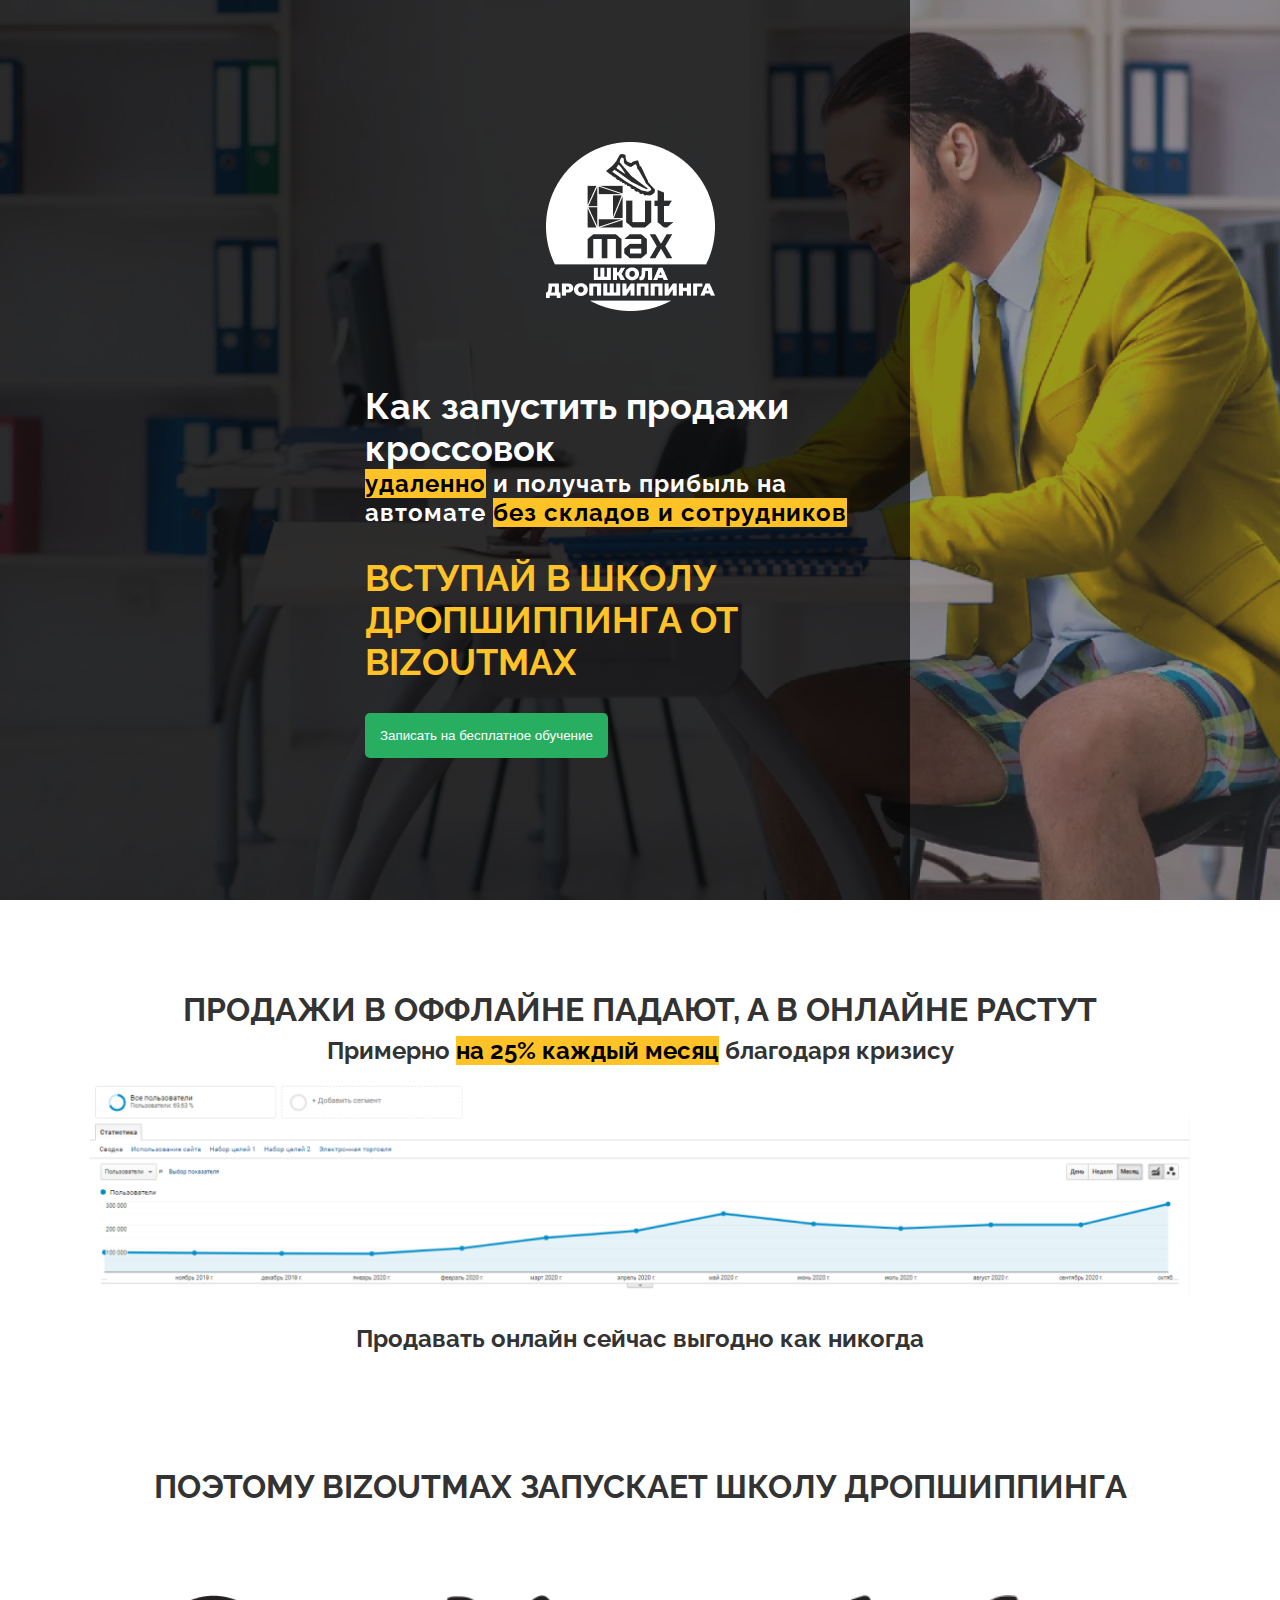
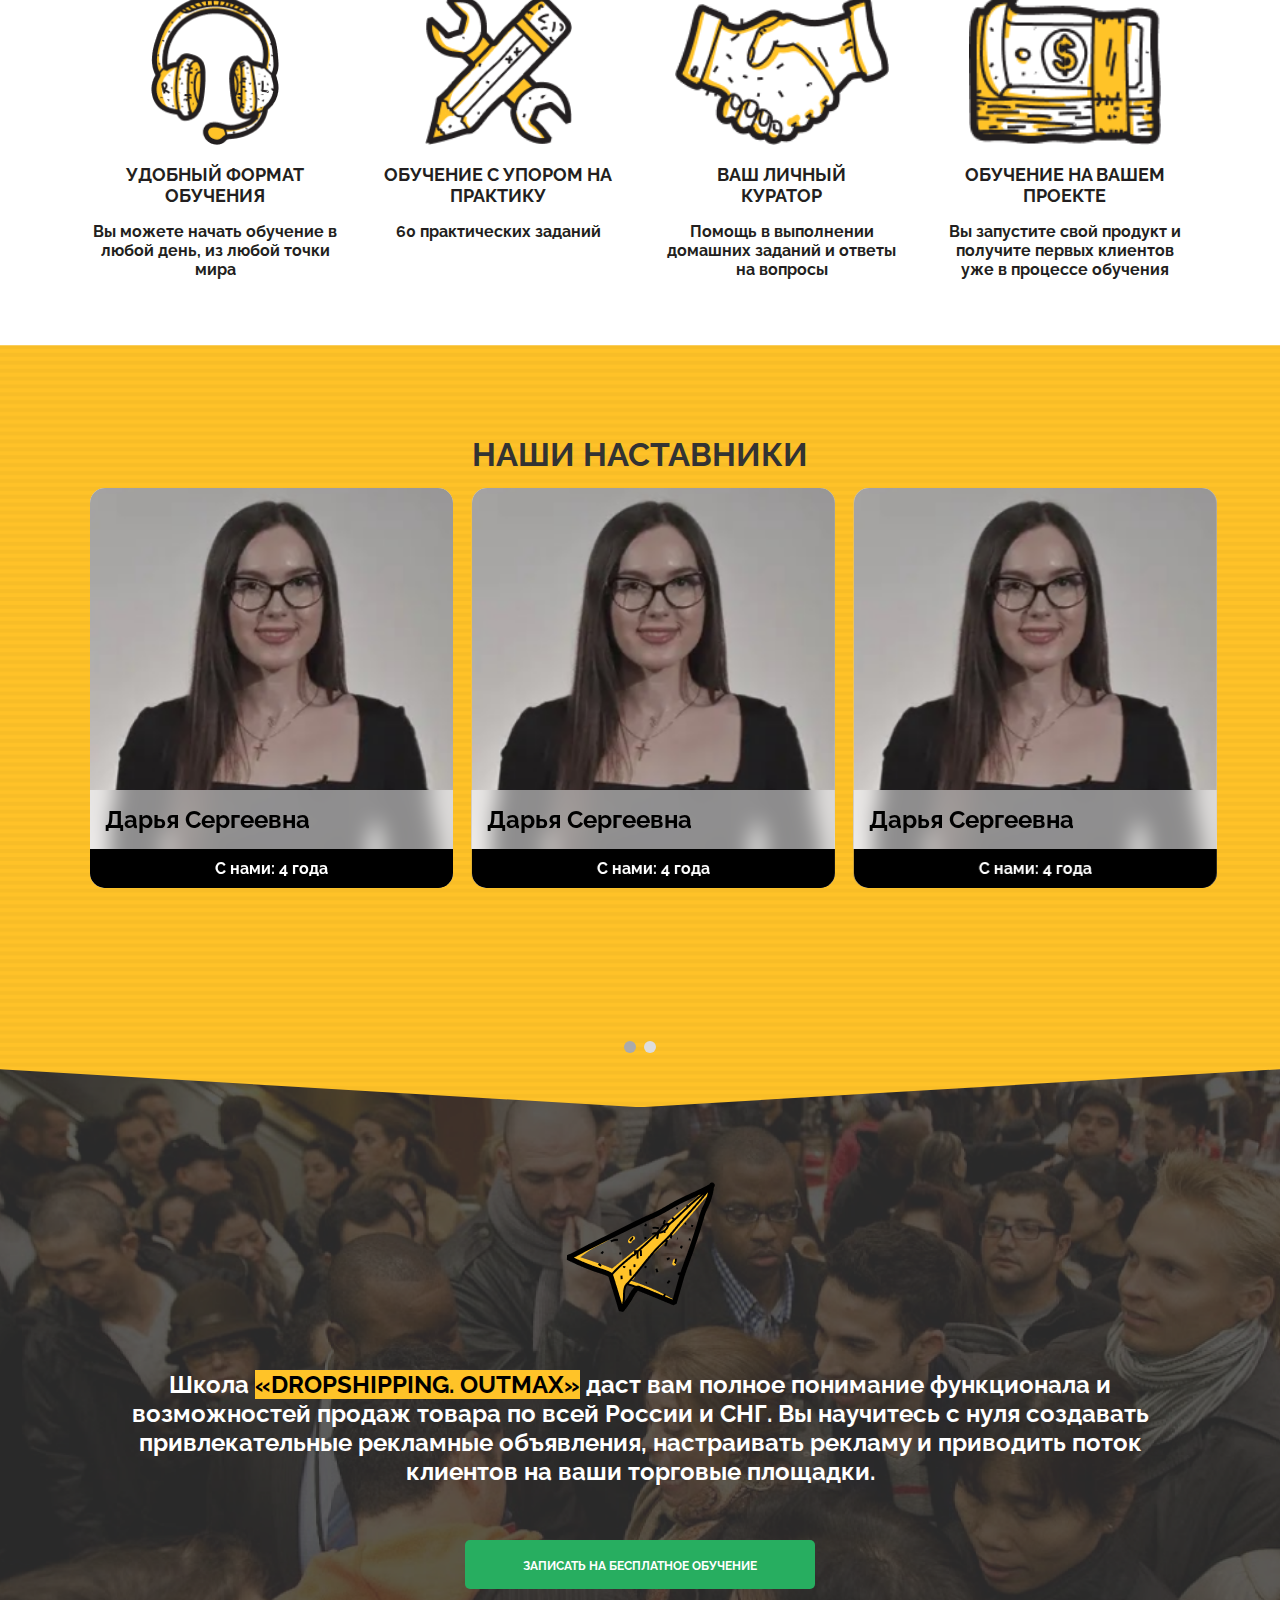
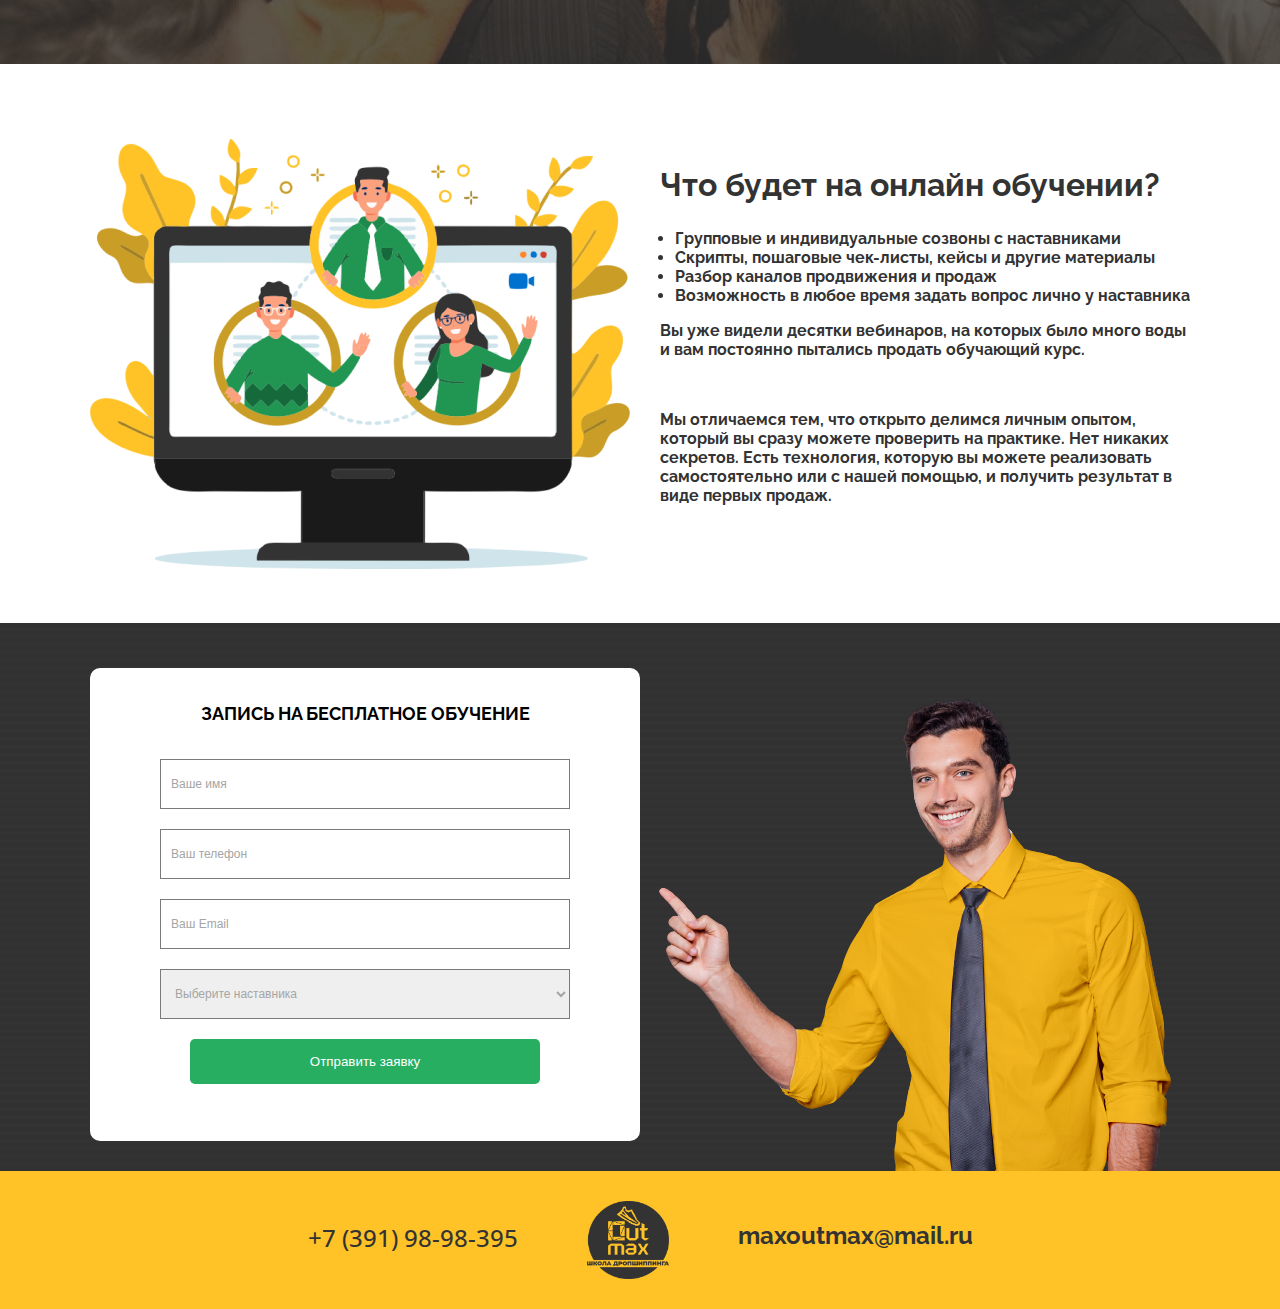
==== commit 9686d930: "add modal delete version" ====
--- a/index.html
+++ b/index.html
@@ -100,77 +100,282 @@
             <h2>Наши наставники</h2>
         </div>
 
-        <div class="teachers">
-            <div class="slider">
-                <div class="item">
-                    <div class="teacher" id="teacher-1">
-                        <div class="teacher-name">Дарья Сергеевна</div>
-                        <div class="years">С нами: 4 года</div>
-
-                        <div id="myModal" class="modal">
-							<div class="modal-content">
-								<span class="close" style="display: none;">&times;</span>
-								<div class="left-photo">
-									
-								</div>
-								<div class="content-teacher">
-									<div class="content-teacher-head">
-										<h2>Дарья Сергеевна</h2>
-										<p>Возраст: 36 годиков<br>
-										С нами: 4 года</p>
-									</div>
-									<div class="content-teacher-text">
-										<p>Привет. Тут я расскажу о себе и о том как я стал самым успешным дроппером.
-										Желательно написать в крации, так как никто читать портянку текста не будет.
-										Спасибо за понимание. Ниже, кстати, кнопка для просмотра видео или
-										прослушки аудио подкаста.</p>
-									</div>
-									<div class="content-teacher-btn">
-										<a href="#">
-                            				<button class="button present">Смотреть презентацию</button>
-                       					 </a>
-                       					 <a href="#">
-                            				<button class="button">Записать на бесплатное обучение</button>
-                       					 </a>
-									</div>
-								</div>
-							</div>
-                   		</div>
-                   	</div>
-                    
-
-                    <div class="teacher" id="teacher-2">
-                        <div class="teacher-name">Дарья Сергеевна</div>
-                        <div class="years">С нами: 4 года</div>
+
+    <div class="teachers ">
+        <div class="cont s--inactive">
+        <div class="slider">
+            <div class="item">
+                    <div class="cont__inner">
+                        <div class="el">
+                            <div class="el__overflow">
+                                <div class="el__inner">
+                                    <div class="el__preview-cont">
+                                        <div class="teacher" id="teacher-1">
+                                            <div class="teacher-name">Дарья Сергеевна</div>
+                                            <div class="years">С нами: 4 года</div>
+                                        </div>
+                                    </div>
+
+                                    <div class="el__content">
+                                        <div class="modal-content">
+                                            <span class="close" style="display: none;">&times;</span>
+                                            <div class="left-photo"></div>
+
+                                            <div class="content-teacher">
+                                                <div class="content-teacher-head">
+                                                  <h2>Дарья Сергеевна</h2>
+                                                  <p>Возраст: 36 годиков<br>
+                                                  С нами: 4 года</p>
+                                                </div>
+                                                <div class="content-teacher-text">
+                                                      <p>Привет. Тут я расскажу о себе и о том как я стал самым успешным дроппером.
+                                                      Желательно написать в крации, так как никто читать портянку текста не будет.
+                                                      Спасибо за понимание. Ниже, кстати, кнопка для просмотра видео или
+                                                      прослушки аудио подкаста.</p>
+                                                </div>
+                                                <div class="content-teacher-btn">
+                                                    <a href="#">
+                                                        <button class="button present">Смотреть презентацию</button>
+                                                    </a>
+                                                    <a href="#">
+                                                        <button class="button">Записать на бесплатное обучение</button>
+                                                    </a>
+                                                </div>
+                                            </div>
+                                        </div>
+                                      <div class="el__close-btn"></div>
+                                    </div>
+                                </div>
+                            </div>
+                        </div>
+
+                        <div class="el">
+                            <div class="el__overflow">
+                                <div class="el__inner">
+                                    <div class="el__preview-cont">
+                                        <div class="teacher" id="teacher-1">
+                                            <div class="teacher-name">Дарья Сергеевна</div>
+                                            <div class="years">С нами: 4 года</div>
+                                        </div>
+                                    </div>
+
+                                    <div class="el__content">
+                                        <div class="modal-content">
+                                            <span class="close" style="display: none;">&times;</span>
+                                            <div class="left-photo"></div>
+
+                                            <div class="content-teacher">
+                                                <div class="content-teacher-head">
+                                                  <h2>Сергей Борисович</h2>
+                                                  <p>Возраст: 36 годиков<br>
+                                                  С нами: 4 года</p>
+                                                </div>
+                                                <div class="content-teacher-text">
+                                                      <p>Привет. Тут я расскажу о себе и о том как я стал самым успешным дроппером.
+                                                      Желательно написать в крации, так как никто читать портянку текста не будет.
+                                                      Спасибо за понимание. Ниже, кстати, кнопка для просмотра видео или
+                                                      прослушки аудио подкаста.</p>
+                                                </div>
+                                                <div class="content-teacher-btn">
+                                                    <a href="#">
+                                                        <button class="button present">Смотреть презентацию</button>
+                                                    </a>
+                                                    <a href="#">
+                                                        <button class="button">Записать на бесплатное обучение</button>
+                                                    </a>
+                                                </div>
+                                            </div>
+                                        </div>
+                                      <div class="el__close-btn"></div>
+                                    </div>
+                                </div>
+                            </div>
+                        </div>
+
+                        <div class="el">
+                            <div class="el__overflow">
+                                <div class="el__inner">
+                                    <div class="el__preview-cont">
+                                        <div class="teacher" id="teacher-1">
+                                            <div class="teacher-name">Дарья Сергеевна</div>
+                                            <div class="years">С нами: 4 года</div>
+                                        </div>
+                                    </div>
+
+                                    <div class="el__content">
+                                        <div class="modal-content">
+                                            <span class="close" style="display: none;">&times;</span>
+                                            <div class="left-photo"></div>
+
+                                            <div class="content-teacher">
+                                                <div class="content-teacher-head">
+                                                  <h2>Дарья Евгеньевна</h2>
+                                                  <p>Возраст: 36 годиков<br>
+                                                  С нами: 4 года</p>
+                                                </div>
+                                                <div class="content-teacher-text">
+                                                      <p>Привет. Тут я расскажу о себе и о том как я стал самым успешным дроппером.
+                                                      Желательно написать в крации, так как никто читать портянку текста не будет.
+                                                      Спасибо за понимание. Ниже, кстати, кнопка для просмотра видео или
+                                                      прослушки аудио подкаста.</p>
+                                                </div>
+                                                <div class="content-teacher-btn">
+                                                    <a href="#">
+                                                        <button class="button present">Смотреть презентацию</button>
+                                                    </a>
+                                                    <a href="#">
+                                                        <button class="button">Записать на бесплатное обучение</button>
+                                                    </a>
+                                                </div>
+                                            </div>
+                                        </div>
+                                      <div class="el__close-btn"></div>
+                                    </div>
+                                </div>
+                            </div>
+                        </div>
                     </div>
-                    <div class="teacher" id="teacher-2">
-                        <div class="teacher-name">Дарья Сергеевна</div>
-                        <div class="years">С нами: 4 года</div>
+            </div>
+
+            <div class="item">
+                    <div class="cont__inner">
+                        <div class="el">
+                            <div class="el__overflow">
+                                <div class="el__inner">
+                                    <div class="el__preview-cont">
+                                        <div class="teacher" id="teacher-1">
+                                            <div class="teacher-name">Дарья Сергеевна</div>
+                                            <div class="years">С нами: 4 года</div>
+                                        </div>
+                                    </div>
+
+                                    <div class="el__content">
+                                        <div class="modal-content">
+                                            <span class="close" style="display: none;">&times;</span>
+                                            <div class="left-photo"></div>
+
+                                            <div class="content-teacher">
+                                                <div class="content-teacher-head">
+                                                  <h2>Дарья </h2>
+                                                  <p>Возраст: 36 годиков<br>
+                                                  С нами: 4 года</p>
+                                                </div>
+                                                <div class="content-teacher-text">
+                                                      <p>Привет. Тут я расскажу о себе и о том как я стал самым успешным дроппером.
+                                                      Желательно написать в крации, так как никто читать портянку текста не будет.
+                                                      Спасибо за понимание. Ниже, кстати, кнопка для просмотра видео или
+                                                      прослушки аудио подкаста.</p>
+                                                </div>
+                                                <div class="content-teacher-btn">
+                                                    <a href="#">
+                                                        <button class="button present">Смотреть презентацию</button>
+                                                    </a>
+                                                    <a href="#">
+                                                        <button class="button">Записать на бесплатное обучение</button>
+                                                    </a>
+                                                </div>
+                                            </div>
+                                        </div>
+                                      <div class="el__close-btn"></div>
+                                    </div>
+                                </div>
+                            </div>
+                        </div>
+
+                        <div class="el">
+                            <div class="el__overflow">
+                                <div class="el__inner">
+                                    <div class="el__preview-cont">
+                                        <div class="teacher" id="teacher-1">
+                                            <div class="teacher-name">Дарья Сергеевна</div>
+                                            <div class="years">С нами: 4 года</div>
+                                        </div>
+                                    </div>
+
+                                    <div class="el__content">
+                                        <div class="modal-content">
+                                            <span class="close" style="display: none;">&times;</span>
+                                            <div class="left-photo"></div>
+
+                                            <div class="content-teacher">
+                                                <div class="content-teacher-head">
+                                                  <h2>Дарья Ольговна</h2>
+                                                  <p>Возраст: 36 годиков<br>
+                                                  С нами: 4 года</p>
+                                                </div>
+                                                <div class="content-teacher-text">
+                                                      <p>Привет. Тут я расскажу о себе и о том как я стал самым успешным дроппером.
+                                                      Желательно написать в крации, так как никто читать портянку текста не будет.
+                                                      Спасибо за понимание. Ниже, кстати, кнопка для просмотра видео или
+                                                      прослушки аудио подкаста.</p>
+                                                </div>
+                                                <div class="content-teacher-btn">
+                                                    <a href="#">
+                                                        <button class="button present">Смотреть презентацию</button>
+                                                    </a>
+                                                    <a href="#">
+                                                        <button class="button">Записать на бесплатное обучение</button>
+                                                    </a>
+                                                </div>
+                                            </div>
+                                        </div>
+                                      <div class="el__close-btn"></div>
+                                    </div>
+                                </div>
+                            </div>
+                        </div>
+
+                        <div class="el">
+                            <div class="el__overflow">
+                                <div class="el__inner">
+                                    <div class="el__preview-cont">
+                                        <div class="teacher" id="teacher-1">
+                                            <div class="teacher-name">Дарья Сергеевна</div>
+                                            <div class="years">С нами: 4 года</div>
+                                        </div>
+                                    </div>
+
+                                    <div class="el__content">
+                                        <div class="modal-content">
+                                            <span class="close" style="display: none;">&times;</span>
+                                            <div class="left-photo"></div>
+
+                                            <div class="content-teacher">
+                                                <div class="content-teacher-head">
+                                                  <h2>Дарья Алексеевна</h2>
+                                                  <p>Возраст: 36 годиков<br>
+                                                  С нами: 4 года</p>
+                                                </div>
+                                                <div class="content-teacher-text">
+                                                      <p>Привет. Тут я расскажу о себе и о том как я стал самым успешным дроппером.
+                                                      Желательно написать в крации, так как никто читать портянку текста не будет.
+                                                      Спасибо за понимание. Ниже, кстати, кнопка для просмотра видео или
+                                                      прослушки аудио подкаста.</p>
+                                                </div>
+                                                <div class="content-teacher-btn">
+                                                    <a href="#">
+                                                        <button class="button present">Смотреть презентацию</button>
+                                                    </a>
+                                                    <a href="#">
+                                                        <button class="button">Записать на бесплатное обучение</button>
+                                                    </a>
+                                                </div>
+                                            </div>
+                                        </div>
+                                      <div class="el__close-btn"></div>
+                                    </div>
+                                </div>
+                            </div>
+                        </div>
                     </div>
                 </div>
-
-                <div class="item">
-                    <div class="teacher" id="teacher-3">
-                        <div class="teacher-name">Дарья Сергеевна</div>
-                        <div class="years">С нами: 4 года</div>
-                    </div>
-                    <div class="teacher" id="teacher-4">
-                        <div class="teacher-name">Дарья Сергеевна</div>
-                        <div class="years">С нами: 4 года</div>
-                    </div>
-                    <div class="teacher" id="teacher-4">
-                        <div class="teacher-name">Дарья Сергеевна</div>
-                        <div class="years">С нами: 4 года</div>
-                    </div>
-                </div>
-
-            </div>
-        </div>
-       			
-        <div class="slider-dots">
-            <span class="slider-dots_item" onclick="currentSlide(1)"></span>
-            <span class="slider-dots_item" onclick="currentSlide(2)"></span>
-        </div>
+            </div>
+        </div>
+    </div>
+    <div class="slider-dots">
+       <span class="slider-dots_item" onclick="currentSlide(1)"></span>
+       <span class="slider-dots_item" onclick="currentSlide(2)"></span>
+    </div>
     </section>
 </div>
 
--- a/style.css
+++ b/style.css
@@ -185,7 +185,6 @@
     background-position: top;
     background-size: cover;
     border-radius: 15px;
-    margin-right: 30px;
 }
 .teacher .teacher-name {
     background: rgba(255, 255, 255, 0.5);
@@ -219,6 +218,8 @@
 
 /* SLIDER ДЛЯ НАСТАВНИКОВ */
 .slider{
+  position: relative;
+  height: 500px;
     width: 100%;
 }
 
@@ -472,7 +473,7 @@
   background-color: black;
 }
 @-webkit-keyframes animatetop {
-    from {top:-300px; opacity:0} 
+    from {top:-300px; opacity:0}
     to {top:0; opacity:1}
 }
 
@@ -508,4 +509,320 @@
     padding: 2px 16px;
     background-color: #9C27B0;
     color: white;
+}
+
+.el {
+  position: absolute;
+  left: 0;
+  top: 0;
+  width: 33%;
+  height: 400px;
+ background-color: rgba(255, 255, 255, 0.8);
+backdrop-filter: blur(10px);
+  transition: transform 0.6s 0.7s, width 0.7s, opacity 0.6s 0.7s, z-index 0s 1.3s;
+  will-change: transform, width, opacity;
+  border-radius: 15px;
+}
+.el:not(.s--active) {
+  cursor: pointer;
+}
+.el__overflow {
+  overflow: hidden;
+  position: relative;
+  height: 400px;
+}
+.el__inner {
+  overflow: hidden;
+  position: relative;
+  height: 100%;
+  transition: transform 1s;
+}
+/*.cont.s--inactive .el__inner {
+  transform: translate3d(0, 100%, 0);
+}*/
+.cont.s--inactive .el__bg:before {
+  transform: translate3d(0, -100%, 0) scale(1.2);
+}
+
+
+.cont.s--el-active .el__bg:after {
+  transition: opacity 0.5s 1.4s;
+  opacity: 1 !important;
+}
+.el__preview-cont {
+  z-index: 2;
+  display: flex;
+  justify-content: center;
+  align-items: center;
+  position: absolute;
+  left: 0;
+  top: 0;
+  width: 100%;
+  height: 100%;
+  transition: all 0.3s 1.2s;
+}
+/*.cont.s--inactive .el__preview-cont {
+  opacity: 0;
+  transform: translateY(10px);
+}*/
+.cont.s--el-active .el__preview-cont {
+  opacity: 0;
+  transform: translateY(30px);
+  transition: all 0.5s;
+}
+.el__heading {
+  color: #fff;
+  text-transform: uppercase;
+  font-size: 18px;
+}
+.cont__inner {
+  max-width: 1100px;
+  width: 100%;
+}
+.el__content {
+  z-index: -1;
+  position: absolute;
+  left: 0;
+  top: 0;
+  width: 100%;
+  height: 100%;
+  opacity: 0;
+  pointer-events: none;
+  transition: all 0.1s;
+}
+.el.s--active .el__content {
+  z-index: 2;
+  opacity: 1;
+  pointer-events: auto;
+  transition: all 0.5s 1.4s;
+}
+.cont {
+  max-width: 1100px;
+  width: 100%;
+}
+.el__text {
+  text-transform: uppercase;
+  font-size: 40px;
+  color: #fff;
+}
+.el__close-btn {
+  z-index: -1;
+  position: absolute;
+  right: 10px;
+  top: 10px;
+  width: 60px;
+  height: 60px;
+  opacity: 0;
+  pointer-events: none;
+  transition: all 0s 0.45s;
+  cursor: pointer;
+}
+.el.s--active .el__close-btn {
+  z-index: 5;
+  opacity: 1;
+  pointer-events: auto;
+  transition: all 0s 1.4s;
+}
+.el__close-btn:before, .el__close-btn:after {
+  content: "";
+  position: absolute;
+  left: 0;
+  top: 50%;
+  width: 100%;
+  height: 8px;
+  margin-top: -4px;
+  background: #000;
+  opacity: 0;
+  transition: opacity 0s;
+}
+.el.s--active .el__close-btn:before, .el.s--active .el__close-btn:after {
+  opacity: 1;
+}
+.el__close-btn:before {
+  transform: rotate(45deg) translateX(100%);
+}
+.el.s--active .el__close-btn:before {
+  transition: all 0.3s 1.4s cubic-bezier(0.72, 0.09, 0.32, 1.57);
+  transform: rotate(45deg) translateX(0);
+}
+.el__close-btn:after {
+  transform: rotate(-45deg) translateX(100%);
+}
+.el.s--active .el__close-btn:after {
+  transition: all 0.3s 1.55s cubic-bezier(0.72, 0.09, 0.32, 1.57);
+  transform: rotate(-45deg) translateX(0);
+}
+.el__index {
+  overflow: hidden;
+  position: absolute;
+  left: 0;
+  bottom: -80px;
+  width: 100%;
+  height: 100%;
+  min-height: 250px;
+  text-align: center;
+  font-size: 20vw;
+  line-height: 0.85;
+  font-weight: bold;
+  transition: transform 0.5s, opacity 0.3s 1.4s;
+  transform: translate3d(0, 1vw, 0);
+}
+.el:hover .el__index {
+  transform: translate3d(0, 0, 0);
+}
+.cont.s--el-active .el__index {
+  transition: transform 0.5s, opacity 0.3s;
+  opacity: 0;
+}
+.el__index-back, .el__index-front {
+  position: absolute;
+  left: 0;
+  bottom: 0;
+  width: 100%;
+}
+.el__index-back {
+  color: #2f3840;
+  opacity: 0;
+  transition: opacity 0.25s 0.25s;
+}
+.el:hover .el__index-back {
+  transition: opacity 0.25s;
+  opacity: 1;
+}
+.el__index-overlay {
+  overflow: hidden;
+  position: relative;
+  transform: translate3d(0, 100%, 0);
+  transition: transform 0.5s 0.1s;
+  color: transparent;
+}
+.el__index-overlay:before {
+  content: attr(data-index);
+  position: absolute;
+  left: 0;
+  bottom: 0;
+  width: 100%;
+  height: 100%;
+  color: #fff;
+  transform: translate3d(0, -100%, 0);
+  transition: transform 0.5s 0.1s;
+}
+.el:hover .el__index-overlay {
+  transform: translate3d(0, 0, 0);
+}
+.el:hover .el__index-overlay:before {
+  transform: translate3d(0, 0, 0);
+}
+.el:nth-child(1) {
+  transform: translate3d(0%, 0, 0);
+  transform-origin: 50% 50%;
+}
+.cont.s--el-active .el:nth-child(1):not(.s--active) {
+  transform: scale(0.5) translate3d(0%, 0, 0);
+  opacity: 0;
+  transition: transform 0.95s, opacity 0.95s;
+}
+.el:nth-child(1) .el__inner {
+  transition-delay: 0s;
+}
+.el:nth-child(1) .el__bg {
+  transform: translate3d(0%, 0, 0);
+}
+.el:nth-child(1) .el__bg:before {
+  transition-delay: 0s;
+  background-image: url("https://s3-us-west-2.amazonaws.com/s.cdpn.io/142996/onepgscr-3.jpg");
+}
+.el:nth-child(2) {
+  transform: translate3d(105.2083333333%, 0, 0);
+  transform-origin: 155.2083333333% 50%;
+}
+.cont.s--el-active .el:nth-child(2):not(.s--active) {
+  transform: scale(0.5) translate3d(105.2083333333%, 0, 0);
+  opacity: 0;
+  transition: transform 0.95s, opacity 0.95s;
+}
+.el:nth-child(2) .el__inner {
+  transition-delay: 0.1s;
+}
+.el:nth-child(2) .el__bg {
+  transform: translate3d(-19.2%, 0, 0);
+}
+.el:nth-child(2) .el__bg:before {
+  transition-delay: 0.1s;
+  background-image: url("https://s3-us-west-2.amazonaws.com/s.cdpn.io/142996/onepgscr-4.jpg");
+}
+.el:nth-child(3) {
+  transform: translate3d(210.4166666667%, 0, 0);
+  transform-origin: 260.4166666667% 50%;
+}
+.cont.s--el-active .el:nth-child(3):not(.s--active) {
+  transform: scale(0.5) translate3d(210.4166666667%, 0, 0);
+  opacity: 0;
+  transition: transform 0.95s, opacity 0.95s;
+}
+.el:nth-child(3) .el__inner {
+  transition-delay: 0.2s;
+}
+.el:nth-child(3) .el__bg {
+  transform: translate3d(-38.4%, 0, 0);
+}
+.el:nth-child(3) .el__bg:before {
+  transition-delay: 0.2s;
+  background-image: url("https://s3-us-west-2.amazonaws.com/s.cdpn.io/142996/onepgscr-5.jpg");
+}
+.el:nth-child(4) {
+  transform: translate3d(315.625%, 0, 0);
+  transform-origin: 365.625% 50%;
+}
+.cont.s--el-active .el:nth-child(4):not(.s--active) {
+  transform: scale(0.5) translate3d(315.625%, 0, 0);
+  opacity: 0;
+  transition: transform 0.95s, opacity 0.95s;
+}
+.el:nth-child(4) .el__inner {
+  transition-delay: 0.3s;
+}
+.el:nth-child(4) .el__bg {
+  transform: translate3d(-57.6%, 0, 0);
+}
+.el:nth-child(4) .el__bg:before {
+  transition-delay: 0.3s;
+  background-image: url("https://s3-us-west-2.amazonaws.com/s.cdpn.io/142996/onepgscr-6.jpg");
+}
+.el:nth-child(5) {
+  transform: translate3d(420.8333333333%, 0, 0);
+  transform-origin: 470.8333333333% 50%;
+}
+.cont.s--el-active .el:nth-child(5):not(.s--active) {
+  transform: scale(0.5) translate3d(420.8333333333%, 0, 0);
+  opacity: 0;
+  transition: transform 0.95s, opacity 0.95s;
+}
+.el:nth-child(5) .el__inner {
+  transition-delay: 0.4s;
+}
+.el:nth-child(5) .el__bg {
+  transform: translate3d(-76.8%, 0, 0);
+}
+.el:nth-child(5) .el__bg:before {
+  transition-delay: 0.4s;
+  background-image: url("https://s3-us-west-2.amazonaws.com/s.cdpn.io/142996/onepgscr-7.jpg");
+}
+.el:hover .el__bg:after {
+  opacity: 0;
+}
+.el.s--active {
+  z-index: 1;
+  transform: translate3d(0, 0, 0);
+  transition: transform 0.6s, width 0.7s 0.7s, z-index 0s;
+  max-width: 1100px;
+  width: 100%;
+}
+.el.s--active .el__bg {
+  transform: translate3d(0, 0, 0);
+  transition: transform 0.6s;
+}
+.el.s--active .el__bg:before {
+  transition-delay: 0.6s;
+  transform: scale(1.1);
 }